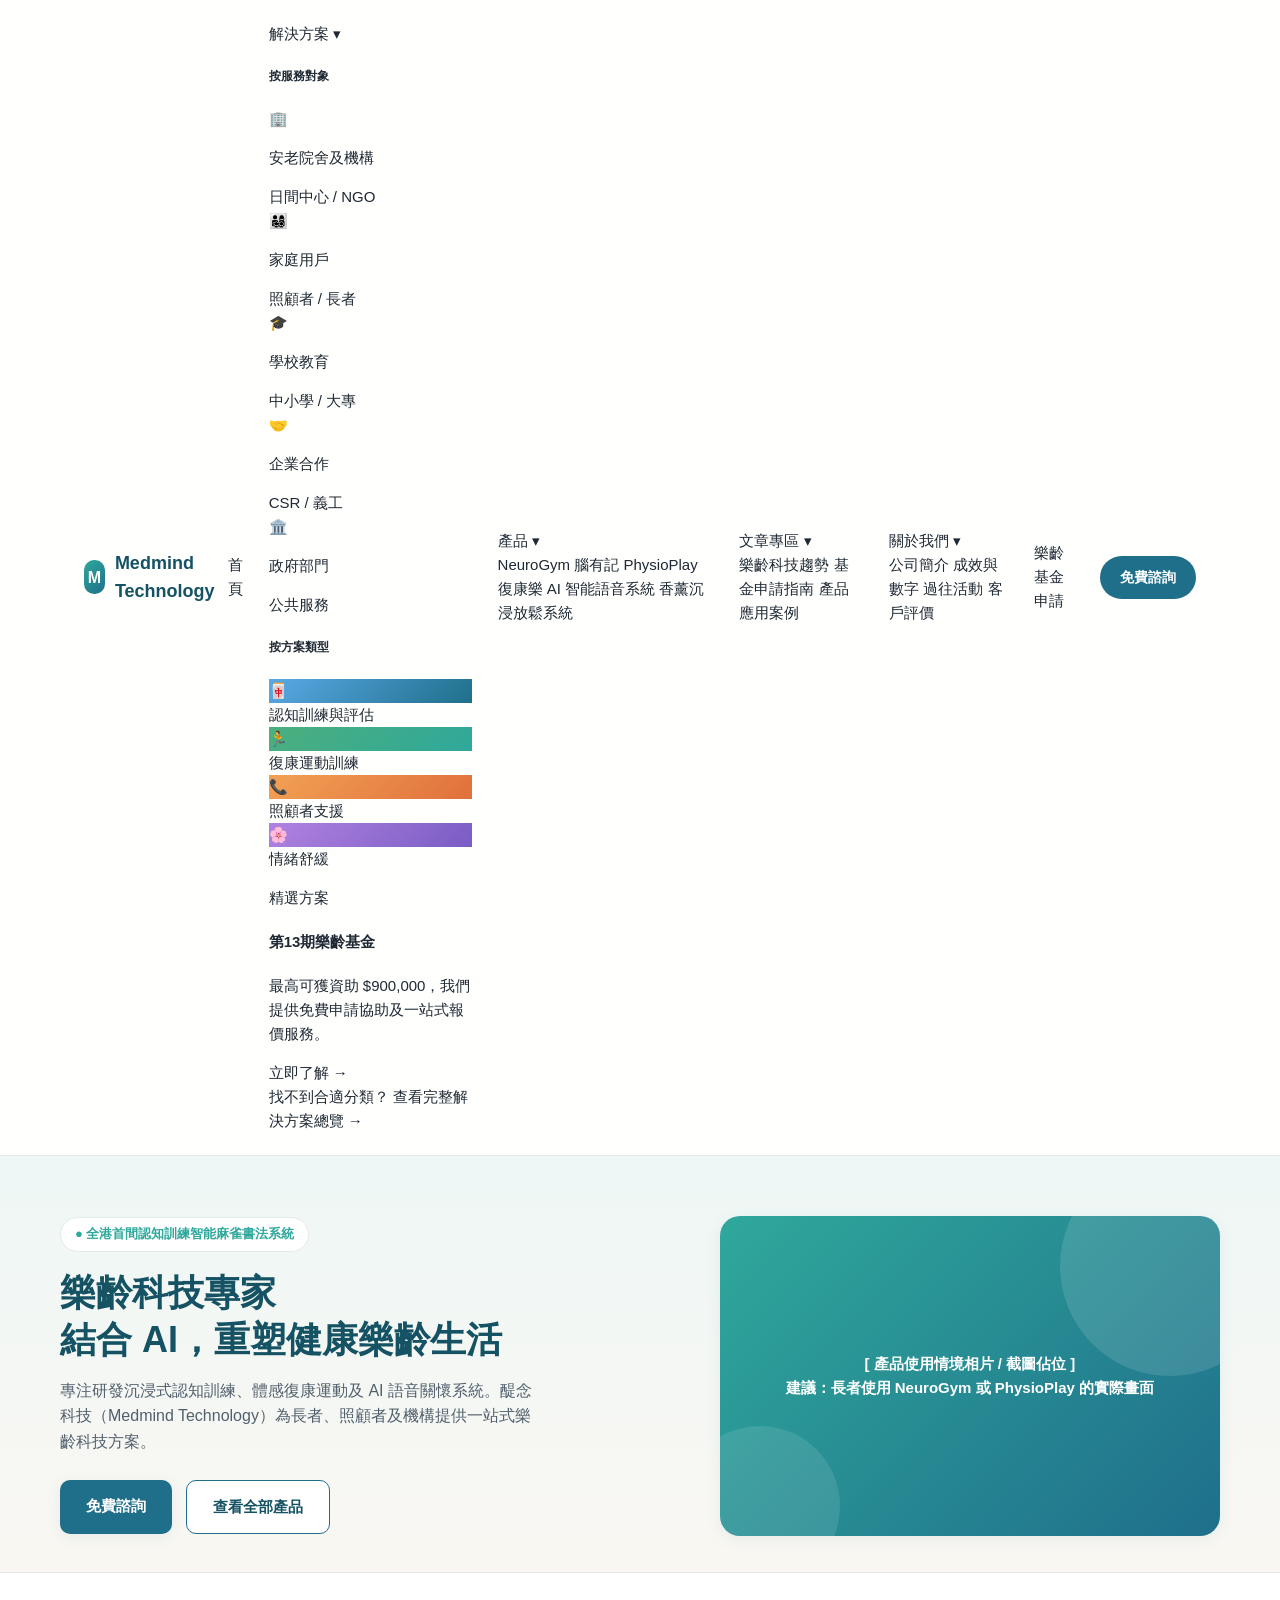
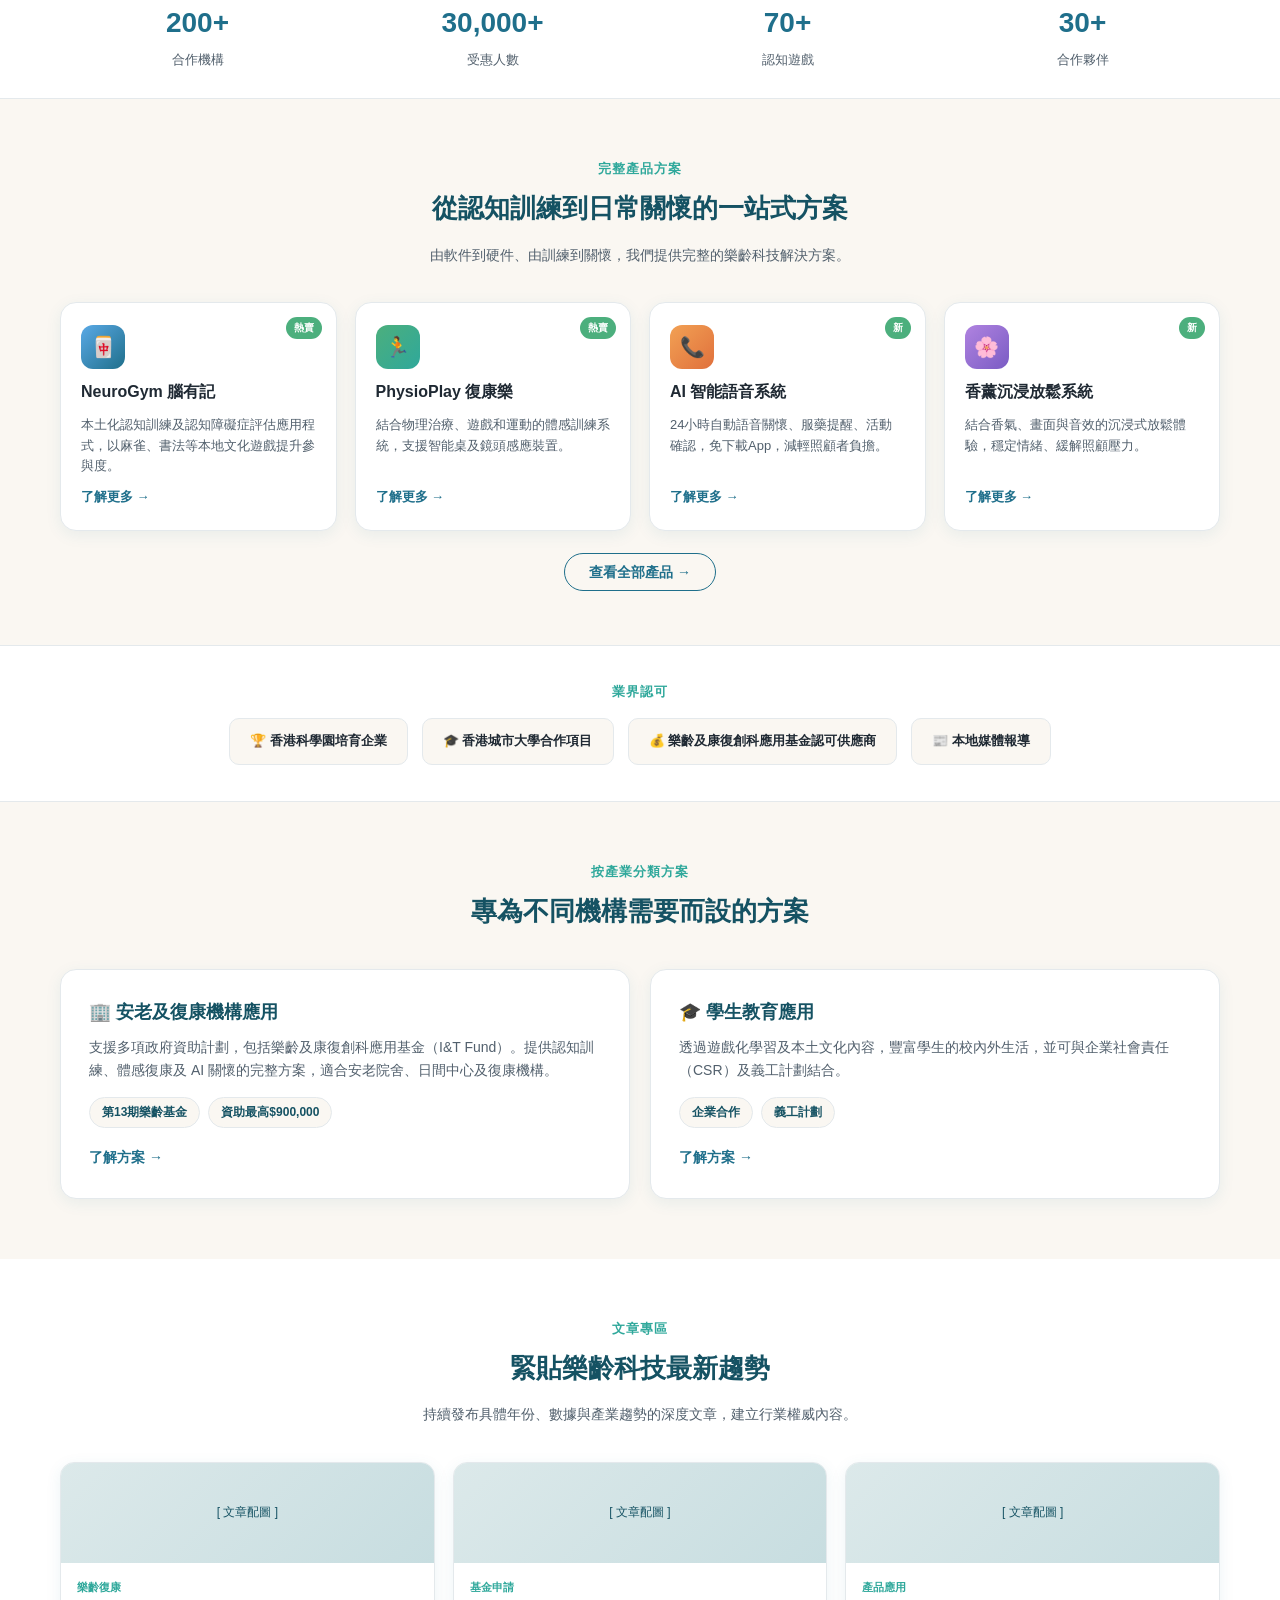
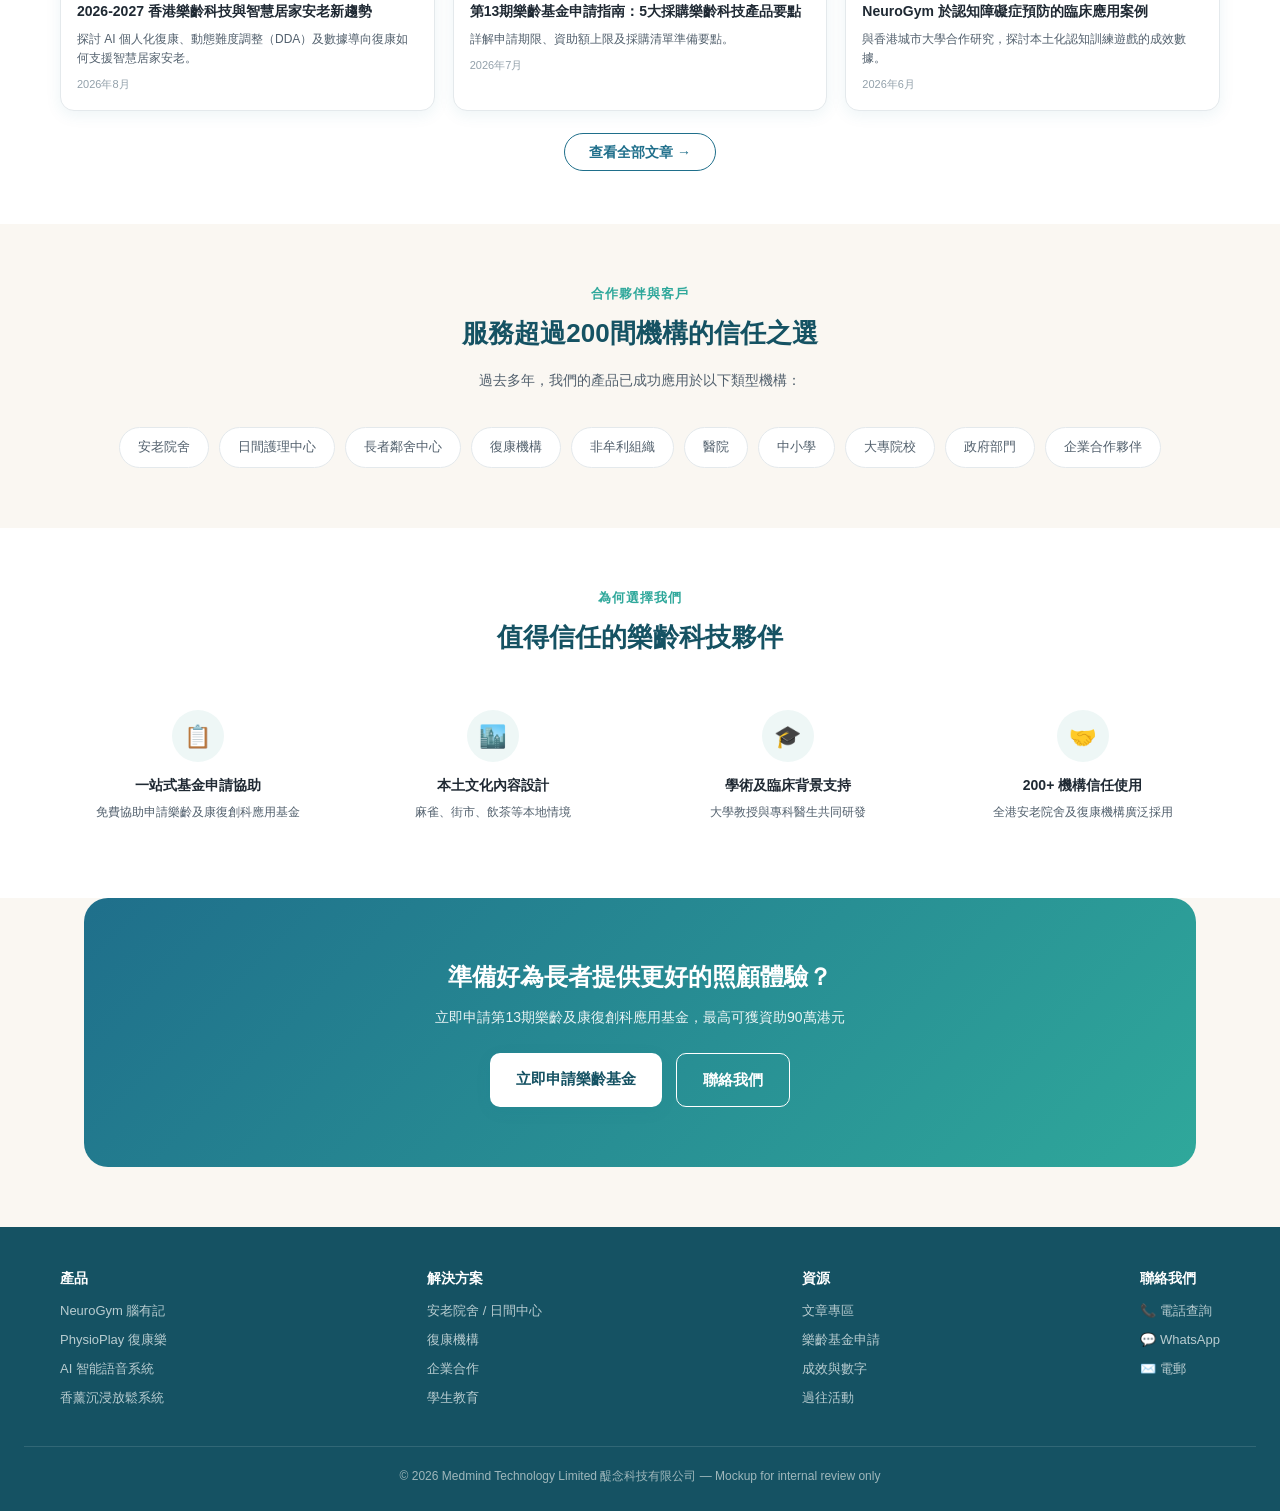
==== index.html @ 5ea19459 "inital commit" ====
<!DOCTYPE html>
<html lang="zh-Hant">
<head>
<meta charset="UTF-8">
<meta name="viewport" content="width=device-width, initial-scale=1.0">
<title>Medmind Technology — website Mockup </title>
<style>
  :root{
    --brand-blue:#1f6f8b;--brand-blue-dark:#155263;--brand-teal:#2fa89b;--brand-green:#4caf7d;
    --bg-cream:#faf7f2;--text-dark:#1f2933;--text-mid:#52606d;--card-bg:#ffffff;
    --border-soft:#e4e9ec;--shadow:0 4px 16px rgba(31,111,139,0.08);
  }
  *{box-sizing:border-box;}
  body{margin:0;font-family:"Noto Sans TC","PingFang TC","Microsoft JhengHei",sans-serif;color:var(--text-dark);background:var(--bg-cream);line-height:1.6;}
  a{text-decoration:none;color:inherit;}
  .container{max-width:1160px;margin:0 auto;padding:0 24px;}
  .mock-banner{background:#fff3cd;color:#7a5b00;text-align:center;font-size:13px;padding:8px 16px;border-bottom:1px solid #f0d98c;}

  header{position:sticky;top:0;z-index:50;background:rgba(255,255,255,0.92);backdrop-filter:blur(6px);border-bottom:1px solid var(--border-soft);}
  .navbar{display:flex;align-items:center;justify-content:space-between;padding:14px 24px;max-width:1160px;margin:0 auto;}
  .logo{display:flex;align-items:center;gap:10px;font-weight:700;font-size:18px;color:var(--brand-blue-dark);}
  .logo-mark{width:34px;height:34px;border-radius:10px;background:linear-gradient(135deg,var(--brand-teal),var(--brand-blue));display:flex;align-items:center;justify-content:center;color:#fff;font-size:16px;font-weight:800;}
  nav.main-nav{display:flex;align-items:center;gap:26px;}
  .nav-item{position:relative;font-size:15px;font-weight:500;color:var(--text-dark);cursor:pointer;padding:8px 0;}
  .nav-item:hover{color:var(--brand-blue);}
  .dropdown{position:absolute;top:100%;left:50%;transform:translateX(-50%);background:#fff;border:1px solid var(--border-soft);border-radius:12px;box-shadow:var(--shadow);padding:10px;min-width:230px;display:none;flex-direction:column;gap:2px;margin-top:10px;}
  .nav-item:hover .dropdown{display:flex;}
  .dropdown a{padding:10px 12px;border-radius:8px;font-size:14px;color:var(--text-mid);white-space:nowrap;}
  .dropdown a:hover{background:var(--bg-cream);color:var(--brand-blue-dark);}
  .nav-cta{background:var(--brand-blue);color:#fff;padding:10px 20px;border-radius:999px;font-size:14px;font-weight:600;white-space:nowrap;}
  .mobile-toggle{display:none;font-size:22px;background:none;border:none;cursor:pointer;color:var(--brand-blue-dark);}

  /* HERO */
  .hero{padding:60px 24px 36px;background:linear-gradient(180deg,#eef7f6 0%, var(--bg-cream) 100%);}
  .hero-inner{max-width:1160px;margin:0 auto;display:grid;grid-template-columns:1.1fr 0.9fr;gap:48px;align-items:center;}
  .badge{display:inline-flex;align-items:center;gap:6px;background:#fff;border:1px solid var(--border-soft);padding:6px 14px;border-radius:999px;font-size:13px;color:var(--brand-teal);font-weight:600;margin-bottom:18px;}
  .hero h1{font-size:36px;line-height:1.3;margin:0 0 14px;color:var(--brand-blue-dark);font-weight:800;}
  .hero p.sub{font-size:16px;color:var(--text-mid);margin:0 0 26px;max-width:480px;}
  .hero-ctas{display:flex;gap:14px;flex-wrap:wrap;}
  .btn-primary{background:var(--brand-blue);color:#fff;padding:14px 26px;border-radius:10px;font-weight:700;font-size:15px;box-shadow:var(--shadow);}
  .btn-primary:hover{background:var(--brand-blue-dark);}
  .btn-secondary{background:#fff;color:var(--brand-blue-dark);padding:14px 26px;border-radius:10px;font-weight:700;font-size:15px;border:1.5px solid var(--brand-blue);}
  .btn-secondary:hover{background:#eef7f6;}
  .hero-visual{background:linear-gradient(135deg,var(--brand-teal),var(--brand-blue));border-radius:20px;height:320px;display:flex;align-items:center;justify-content:center;color:#fff;font-size:15px;text-align:center;padding:24px;box-shadow:var(--shadow);position:relative;overflow:hidden;}
  .hero-visual::before{content:"";position:absolute;width:220px;height:220px;border-radius:50%;background:rgba(255,255,255,0.12);top:-60px;right:-60px;}
  .hero-visual::after{content:"";position:absolute;width:160px;height:160px;border-radius:50%;background:rgba(255,255,255,0.10);bottom:-50px;left:-40px;}
  .hero-visual span{position:relative;z-index:2;font-weight:600;}

  /* GEO NOTE */
  .geo-note{background:#eef7f6;border:1px dashed var(--brand-teal);border-radius:12px;padding:10px 16px;font-size:12px;color:var(--brand-blue-dark);margin-top:16px;}

  /* TRUST STATS */
  .stats{background:#fff;border-top:1px solid var(--border-soft);border-bottom:1px solid var(--border-soft);padding:28px 24px;}
  .stats-inner{max-width:1160px;margin:0 auto;display:grid;grid-template-columns:repeat(4,1fr);gap:20px;text-align:center;}
  .stat-num{font-size:28px;font-weight:800;color:var(--brand-blue);}
  .stat-label{font-size:13px;color:var(--text-mid);margin-top:4px;}

  .section{padding:60px 24px;}
  .section-inner{max-width:1160px;margin:0 auto;}
  .section-head{text-align:center;max-width:680px;margin:0 auto 36px;}
  .section-head .eyebrow{color:var(--brand-teal);font-weight:700;font-size:13px;letter-spacing:1px;text-transform:uppercase;}
  .section-head h2{font-size:26px;margin:8px 0 12px;color:var(--brand-blue-dark);}
  .section-head p{color:var(--text-mid);font-size:14px;}

  /* ALL PRODUCTS — Motive Force 式全列出 */
  .product-grid-full{display:grid;grid-template-columns:repeat(4,1fr);gap:18px;}
  .product-card{background:var(--card-bg);border:1px solid var(--border-soft);border-radius:16px;padding:22px 20px;box-shadow:var(--shadow);display:flex;flex-direction:column;gap:10px;transition:transform .15s ease;position:relative;}
  .product-card:hover{transform:translateY(-4px);}
  .new-tag{position:absolute;top:14px;right:14px;background:var(--brand-green);color:#fff;font-size:10px;font-weight:700;padding:3px 8px;border-radius:999px;}
  .product-icon{width:44px;height:44px;border-radius:12px;display:flex;align-items:center;justify-content:center;font-size:20px;color:#fff;}
  .icon-ng{background:linear-gradient(135deg,#5aa9e6,#1f6f8b);}
  .icon-pp{background:linear-gradient(135deg,#4caf7d,#2fa89b);}
  .icon-ai{background:linear-gradient(135deg,#f2a154,#e0703c);}
  .icon-ar{background:linear-gradient(135deg,#b083e0,#7a5cc4);}
  .product-card h3{margin:0;font-size:16px;color:var(--text-dark);}
  .product-card p{margin:0;font-size:13px;color:var(--text-mid);flex-grow:1;}
  .product-card .link{font-size:13px;font-weight:700;color:var(--brand-blue);}
  .product-card .link:hover{color:var(--brand-blue-dark);}
  .view-all{text-align:center;margin-top:28px;}
  .view-all a{font-size:14px;font-weight:700;color:var(--brand-blue);border:1.5px solid var(--brand-blue);padding:10px 24px;border-radius:999px;}
  .view-all a:hover{background:var(--brand-blue);color:#fff;}

  /* INDUSTRY RECOGNITION — 新增，仿 Motive Force */
  .recognition-strip{background:#fff;padding:36px 24px;border-top:1px solid var(--border-soft);border-bottom:1px solid var(--border-soft);}
  .recognition-inner{max-width:1160px;margin:0 auto;text-align:center;}
  .recognition-inner .eyebrow{color:var(--brand-teal);font-weight:700;font-size:13px;letter-spacing:1px;text-transform:uppercase;margin-bottom:16px;display:block;}
  .badge-row{display:flex;justify-content:center;gap:14px;flex-wrap:wrap;}
  .badge-chip{background:var(--bg-cream);border:1px solid var(--border-soft);border-radius:10px;padding:12px 20px;font-size:13px;color:var(--text-dark);font-weight:600;display:flex;align-items:center;gap:8px;}

  /* SOLUTIONS BY INDUSTRY — 仿 Targeted Application Solutions */
  .industry-grid{display:grid;grid-template-columns:repeat(2,1fr);gap:20px;}
  .industry-card{background:#fff;border:1px solid var(--border-soft);border-radius:16px;padding:28px;box-shadow:var(--shadow);}
  .industry-card h3{margin:0 0 10px;font-size:18px;color:var(--brand-blue-dark);}
  .industry-card p{margin:0 0 16px;font-size:14px;color:var(--text-mid);}
  .fund-tags{display:flex;gap:8px;flex-wrap:wrap;margin-bottom:16px;}
  .fund-tag{background:var(--bg-cream);border:1px solid var(--border-soft);font-size:12px;color:var(--brand-blue-dark);padding:5px 12px;border-radius:999px;font-weight:600;}

  /* ARTICLES — GEO 關鍵區塊 */
  .article-grid{display:grid;grid-template-columns:repeat(3,1fr);gap:18px;}
  .article-card{background:#fff;border:1px solid var(--border-soft);border-radius:14px;overflow:hidden;box-shadow:var(--shadow);}
  .article-thumb{height:100px;background:linear-gradient(135deg,#dce9ea,#c7dde0);display:flex;align-items:center;justify-content:center;font-size:12px;color:var(--brand-blue-dark);}
  .article-body{padding:16px;}
  .article-tag{font-size:11px;color:var(--brand-teal);font-weight:700;margin-bottom:6px;text-transform:uppercase;}
  .article-card h4{margin:0 0 8px;font-size:14px;color:var(--text-dark);line-height:1.4;}
  .article-card p{margin:0;font-size:12px;color:var(--text-mid);}
  .article-date{font-size:11px;color:#93a1ab;margin-top:8px;}

  /* PARTNERS & CLIENTS — 條列客戶類型 */
  .client-types{display:flex;flex-wrap:wrap;justify-content:center;gap:10px;}
  .client-chip{background:#fff;border:1px solid var(--border-soft);border-radius:999px;padding:9px 18px;font-size:13px;color:var(--text-mid);}

  /* WHY US */
  .why-grid{display:grid;grid-template-columns:repeat(4,1fr);gap:20px;}
  .why-item{text-align:center;padding:16px 12px;}
  .why-icon{width:52px;height:52px;border-radius:50%;background:#eef7f6;color:var(--brand-blue);display:flex;align-items:center;justify-content:center;margin:0 auto 12px;font-size:22px;}
  .why-item h4{margin:0 0 6px;font-size:14px;color:var(--text-dark);}
  .why-item p{margin:0;font-size:12px;color:var(--text-mid);}

  .final-cta{background:linear-gradient(135deg,var(--brand-blue),var(--brand-teal));color:#fff;text-align:center;padding:60px 24px;border-radius:24px;max-width:1112px;margin:0 auto 60px;}
  .final-cta h2{font-size:24px;margin:0 0 10px;}
  .final-cta p{font-size:14px;margin:0 0 24px;opacity:.9;}
  .final-cta .btn-primary{background:#fff;color:var(--brand-blue-dark);}

  footer{background:var(--brand-blue-dark);color:#dce8ea;padding:40px 24px 24px;font-size:13px;}
  .footer-inner{max-width:1160px;margin:0 auto;display:flex;justify-content:space-between;flex-wrap:wrap;gap:24px;}
  .footer-col h5{color:#fff;font-size:14px;margin:0 0 12px;}
  .footer-col a{display:block;color:#b8ccd0;margin-bottom:8px;font-size:13px;}
  .footer-col a:hover{color:#fff;}
  .footer-bottom{text-align:center;margin-top:30px;padding-top:20px;border-top:1px solid rgba(255,255,255,0.12);color:#9fb7bb;font-size:12px;}

  @media (max-width: 900px){
    .hero-inner{grid-template-columns:1fr;}
    .stats-inner{grid-template-columns:repeat(2,1fr);}
    .product-grid-full{grid-template-columns:repeat(2,1fr);}
    .industry-grid{grid-template-columns:1fr;}
    .article-grid{grid-template-columns:1fr;}
    .why-grid{grid-template-columns:repeat(2,1fr);}
    nav.main-nav{display:none;}
    .mobile-toggle{display:block;}
  }
  

</style>
</head>
<body>



  <div id="navbar"></div>
  <script>
    fetch('navbar.html')
      .then(response => response.text())
      .then(data => {
        document.getElementById('navbar').innerHTML = data;
      });
  </script>

<section class="hero">
  <div class="hero-inner">
    <div>
      <span class="badge">● 全港首間認知訓練智能麻雀書法系統</span>
      <h1>樂齡科技專家<br>結合 AI，重塑健康樂齡生活</h1>
      <p class="sub">專注研發沉浸式認知訓練、體感復康運動及 AI 語音關懷系統。醍念科技（Medmind Technology）為長者、照顧者及機構提供一站式樂齡科技方案。</p>
      <div class="hero-ctas">
        <a href="#" class="btn-primary">免費諮詢</a>
        <a href="#" class="btn-secondary">查看全部產品</a>
      </div>
    </div>
    <div class="hero-visual"><span>[ 產品使用情境相片 / 截圖佔位 ]<br>建議：長者使用 NeuroGym 或 PhysioPlay 的實際畫面</span></div>
  </div>
</section>

<section class="stats">
  <div class="stats-inner">
    <div><div class="stat-num">200+</div><div class="stat-label">合作機構</div></div>
    <div><div class="stat-num">30,000+</div><div class="stat-label">受惠人數</div></div>
    <div><div class="stat-num">70+</div><div class="stat-label">認知遊戲</div></div>
    <div><div class="stat-num">30+</div><div class="stat-label">合作夥伴</div></div>
  </div>
</section>

<!-- ALL PRODUCTS — 仿 Motive Force 全列出邏輯 -->
<section class="section">
  <div class="section-inner">
    <div class="section-head">
      <div class="eyebrow">完整產品方案</div>
      <h2>從認知訓練到日常關懷的一站式方案</h2>
      <p>由軟件到硬件、由訓練到關懷，我們提供完整的樂齡科技解決方案。</p>
    </div>
    <div class="product-grid-full">
      <div class="product-card">
        <span class="new-tag">熱賣</span>
        <div class="product-icon icon-ng">🀄</div>
        <h3>NeuroGym 腦有記</h3>
        <p>本土化認知訓練及認知障礙症評估應用程式，以麻雀、書法等本地文化遊戲提升參與度。</p>
        <a href="#" class="link">了解更多 →</a>
      </div>
      <div class="product-card">
        <span class="new-tag">熱賣</span>
        <div class="product-icon icon-pp">🏃</div>
        <h3>PhysioPlay 復康樂</h3>
        <p>結合物理治療、遊戲和運動的體感訓練系統，支援智能桌及鏡頭感應裝置。</p>
        <a href="#" class="link">了解更多 →</a>
      </div>
      <div class="product-card">
        <span class="new-tag">新</span>
        <div class="product-icon icon-ai">📞</div>
        <h3>AI 智能語音系統</h3>
        <p>24小時自動語音關懷、服藥提醒、活動確認，免下載App，減輕照顧者負擔。</p>
        <a href="#" class="link">了解更多 →</a>
      </div>
      <div class="product-card">
        <span class="new-tag">新</span>
        <div class="product-icon icon-ar">🌸</div>
        <h3>香薰沉浸放鬆系統</h3>
        <p>結合香氣、畫面與音效的沉浸式放鬆體驗，穩定情緒、緩解照顧壓力。</p>
        <a href="#" class="link">了解更多 →</a>
      </div>
    </div>
    <div class="view-all"><a href="#">查看全部產品 →</a></div>
  </div>
</section>

<!-- INDUSTRY RECOGNITION — 新增，仿 Motive Force -->
<section class="recognition-strip">
  <div class="recognition-inner">
    <span class="eyebrow">業界認可</span>
    <div class="badge-row">
      <div class="badge-chip">🏆 香港科學園培育企業</div>
      <div class="badge-chip">🎓 香港城市大學合作項目</div>
      <div class="badge-chip">💰 樂齡及康復創科應用基金認可供應商</div>
      <div class="badge-chip">📰 本地媒體報導</div>
    </div>
  </div>
</section>

<!-- SOLUTIONS BY INDUSTRY — 仿 Targeted Application Solutions -->
<section class="section">
  <div class="section-inner">
    <div class="section-head">
      <div class="eyebrow">按產業分類方案</div>
      <h2>專為不同機構需要而設的方案</h2>
    </div>
    <div class="industry-grid">
      <div class="industry-card">
        <h3>🏢 安老及復康機構應用</h3>
        <p>支援多項政府資助計劃，包括樂齡及康復創科應用基金（I&T Fund）。提供認知訓練、體感復康及 AI 關懷的完整方案，適合安老院舍、日間中心及復康機構。</p>
        <div class="fund-tags">
          <span class="fund-tag">第13期樂齡基金</span>
          <span class="fund-tag">資助最高$900,000</span>
        </div>
        <a href="#" class="link" style="color:var(--brand-blue);font-weight:700;font-size:14px;">了解方案 →</a>
      </div>
      <div class="industry-card">
        <h3>🎓 學生教育應用</h3>
        <p>透過遊戲化學習及本土文化內容，豐富學生的校內外生活，並可與企業社會責任（CSR）及義工計劃結合。</p>
        <div class="fund-tags">
          <span class="fund-tag">企業合作</span>
          <span class="fund-tag">義工計劃</span>
        </div>
        <a href="#" class="link" style="color:var(--brand-blue);font-weight:700;font-size:14px;">了解方案 →</a>
      </div>
    </div>
  </div>
</section>

<!-- ARTICLES — GEO 關鍵區塊，仿 Motive Force -->
<section class="section" style="background:#fff;">
  <div class="section-inner">
    <div class="section-head">
      <div class="eyebrow">文章專區</div>
      <h2>緊貼樂齡科技最新趨勢</h2>
      <p>持續發布具體年份、數據與產業趨勢的深度文章，建立行業權威內容。</p>
    </div>
    <div class="article-grid">
      <div class="article-card">
        <div class="article-thumb">[ 文章配圖 ]</div>
        <div class="article-body">
          <div class="article-tag">樂齡復康</div>
          <h4>2026-2027 香港樂齡科技與智慧居家安老新趨勢</h4>
          <p>探討 AI 個人化復康、動態難度調整（DDA）及數據導向復康如何支援智慧居家安老。</p>
          <div class="article-date">2026年8月</div>
        </div>
      </div>
      <div class="article-card">
        <div class="article-thumb">[ 文章配圖 ]</div>
        <div class="article-body">
          <div class="article-tag">基金申請</div>
          <h4>第13期樂齡基金申請指南：5大採購樂齡科技產品要點</h4>
          <p>詳解申請期限、資助額上限及採購清單準備要點。</p>
          <div class="article-date">2026年7月</div>
        </div>
      </div>
      <div class="article-card">
        <div class="article-thumb">[ 文章配圖 ]</div>
        <div class="article-body">
          <div class="article-tag">產品應用</div>
          <h4>NeuroGym 於認知障礙症預防的臨床應用案例</h4>
          <p>與香港城市大學合作研究，探討本土化認知訓練遊戲的成效數據。</p>
          <div class="article-date">2026年6月</div>
        </div>
      </div>
    </div>
    <div class="view-all"><a href="#">查看全部文章 →</a></div>
  </div>
</section>

<!-- PARTNERS & CLIENTS — 條列客戶類型，仿 Motive Force -->
<section class="section">
  <div class="section-inner">
    <div class="section-head">
      <div class="eyebrow">合作夥伴與客戶</div>
      <h2>服務超過200間機構的信任之選</h2>
      <p>過去多年，我們的產品已成功應用於以下類型機構：</p>
    </div>
    <div class="client-types">
      <div class="client-chip">安老院舍</div>
      <div class="client-chip">日間護理中心</div>
      <div class="client-chip">長者鄰舍中心</div>
      <div class="client-chip">復康機構</div>
      <div class="client-chip">非牟利組織</div>
      <div class="client-chip">醫院</div>
      <div class="client-chip">中小學</div>
      <div class="client-chip">大專院校</div>
      <div class="client-chip">政府部門</div>
      <div class="client-chip">企業合作夥伴</div>
    </div>
  </div>
</section>

<!-- WHY US -->
<section class="section" style="background:#fff;">
  <div class="section-inner">
    <div class="section-head">
      <div class="eyebrow">為何選擇我們</div>
      <h2>值得信任的樂齡科技夥伴</h2>
    </div>
    <div class="why-grid">
      <div class="why-item"><div class="why-icon">📋</div><h4>一站式基金申請協助</h4><p>免費協助申請樂齡及康復創科應用基金</p></div>
      <div class="why-item"><div class="why-icon">🏙️</div><h4>本土文化內容設計</h4><p>麻雀、街市、飲茶等本地情境</p></div>
      <div class="why-item"><div class="why-icon">🎓</div><h4>學術及臨床背景支持</h4><p>大學教授與專科醫生共同研發</p></div>
      <div class="why-item"><div class="why-icon">🤝</div><h4>200+ 機構信任使用</h4><p>全港安老院舍及復康機構廣泛採用</p></div>
    </div>
  </div>
</section>

<div class="final-cta">
  <h2>準備好為長者提供更好的照顧體驗？</h2>
  <p>立即申請第13期樂齡及康復創科應用基金，最高可獲資助90萬港元</p>
  <div class="hero-ctas" style="justify-content:center;">
    <a href="#" class="btn-primary">立即申請樂齡基金</a>
    <a href="#" class="btn-secondary" style="background:transparent;color:#fff;border-color:#fff;">聯絡我們</a>
  </div>
</div>

<footer>
  <div class="footer-inner">
    <div class="footer-col">
      <h5>產品</h5>
      <a href="#">NeuroGym 腦有記</a><a href="#">PhysioPlay 復康樂</a><a href="#">AI 智能語音系統</a><a href="#">香薰沉浸放鬆系統</a>
    </div>
    <div class="footer-col">
      <h5>解決方案</h5>
      <a href="#">安老院舍 / 日間中心</a><a href="#">復康機構</a><a href="#">企業合作</a><a href="#">學生教育</a>
    </div>
    <div class="footer-col">
      <h5>資源</h5>
      <a href="#">文章專區</a><a href="#">樂齡基金申請</a><a href="#">成效與數字</a><a href="#">過往活動</a>
    </div>
    <div class="footer-col">
      <h5>聯絡我們</h5>
      <a href="#">📞 電話查詢</a><a href="#">💬 WhatsApp</a><a href="#">✉️ 電郵</a>
    </div>
  </div>
  <div class="footer-bottom">© 2026 Medmind Technology Limited 醍念科技有限公司 — Mockup for internal review only</div>
</footer>

</body>
</html>
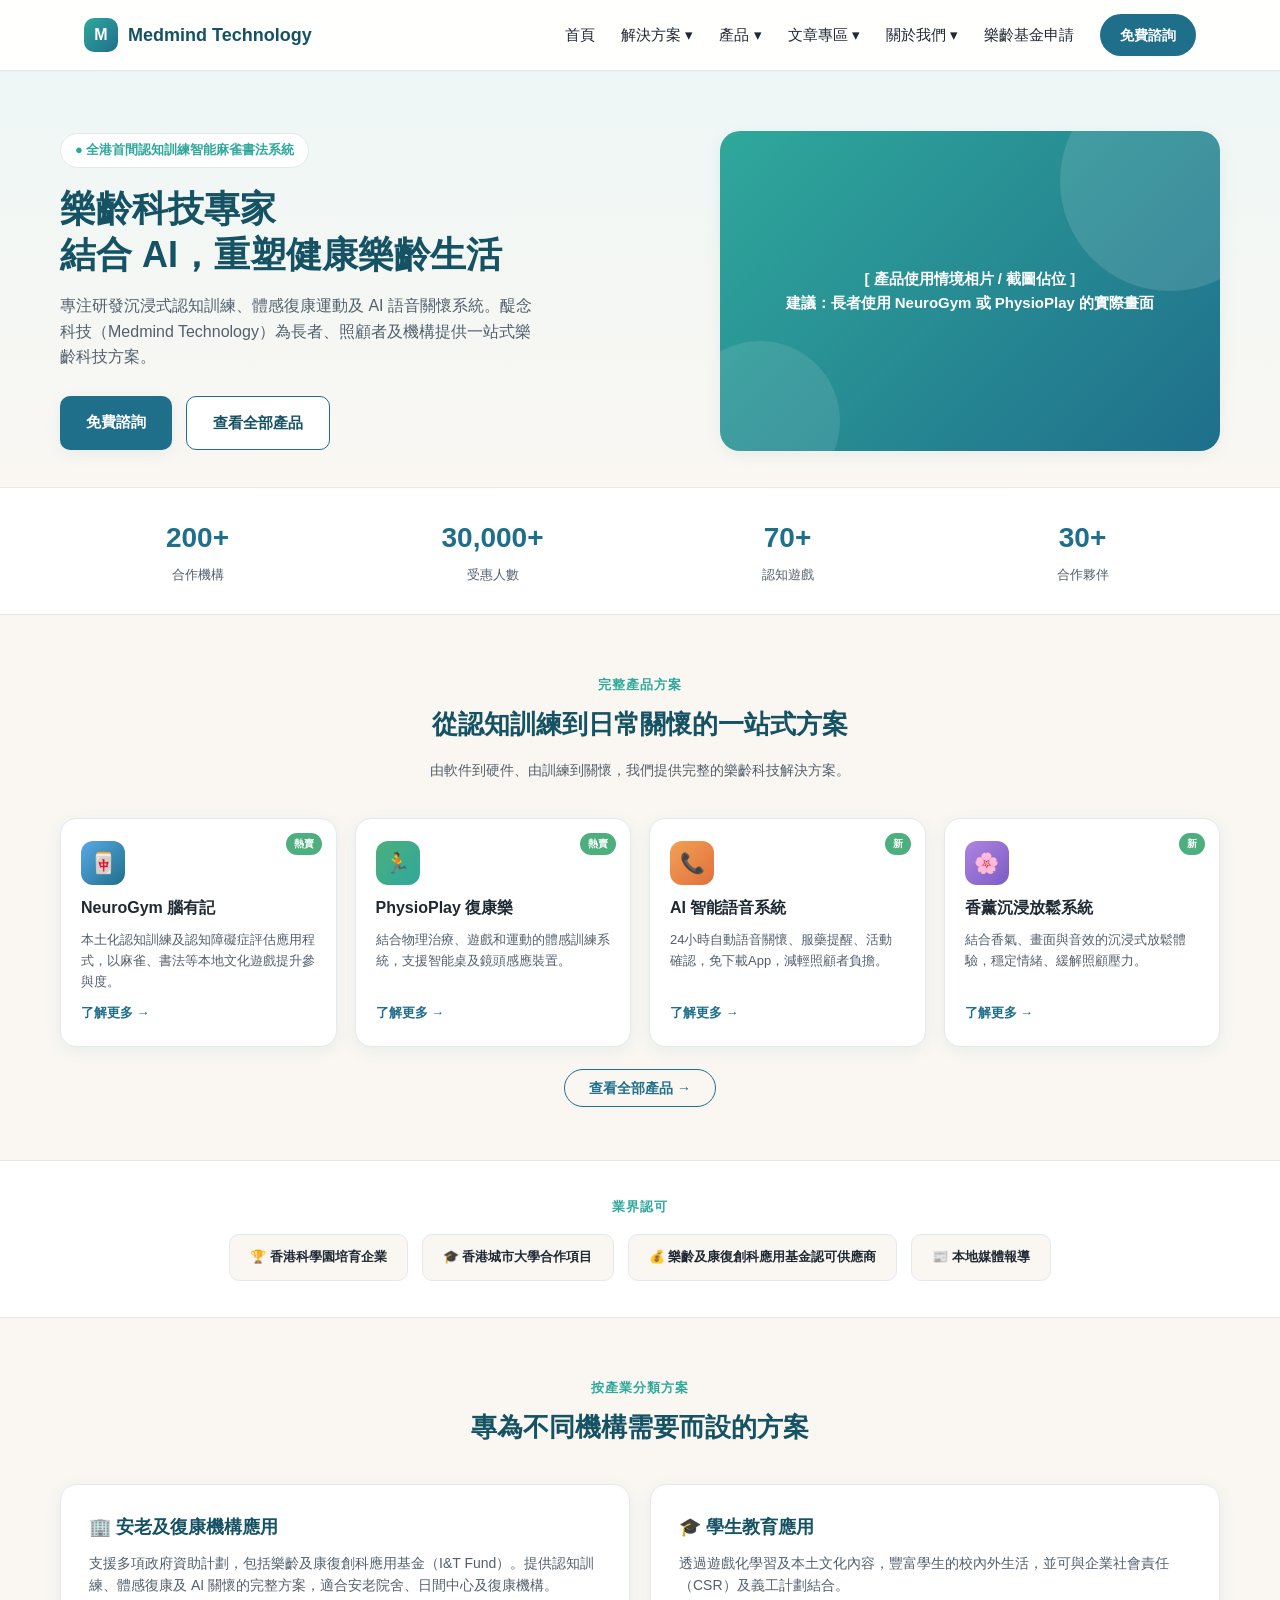
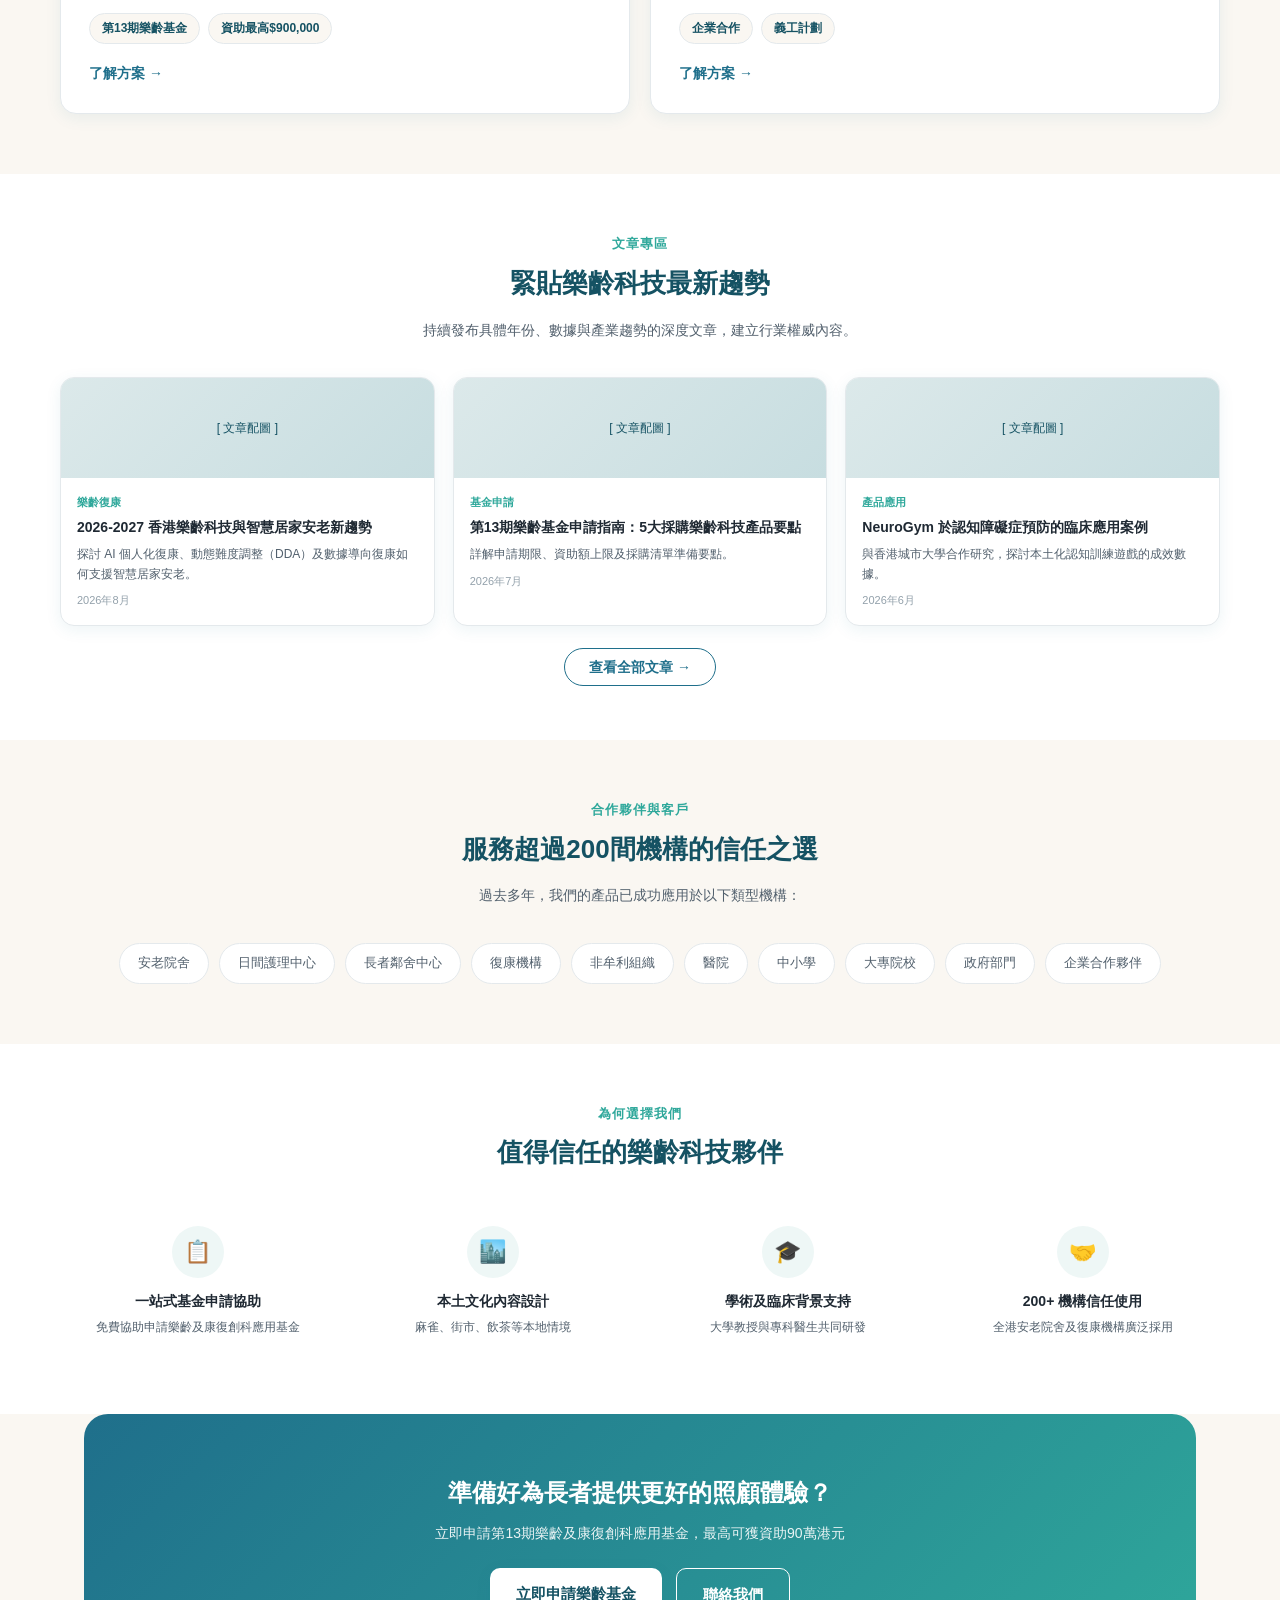
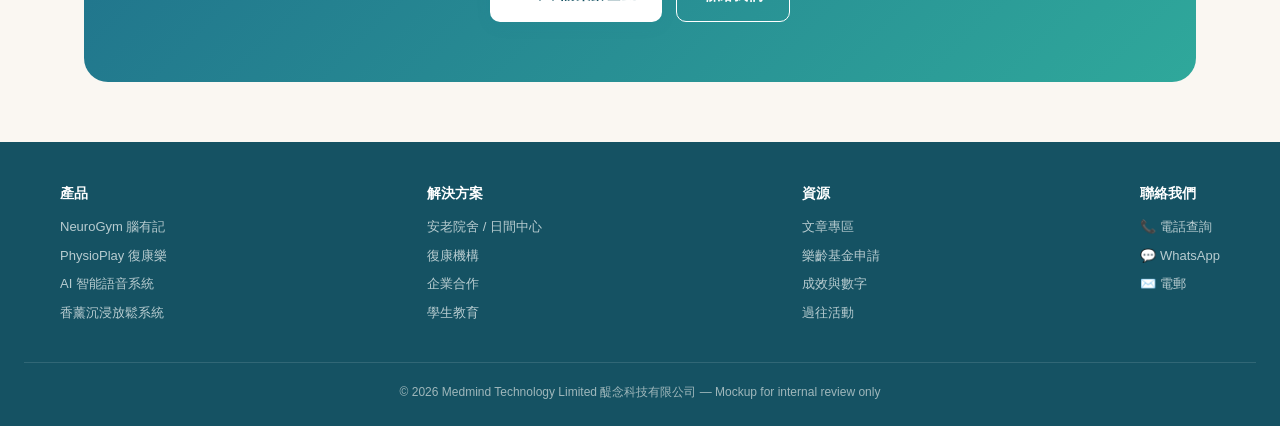
==== commit b242b005: "update the navbar and page" ====
--- a/index.html
+++ b/index.html
@@ -4,6 +4,7 @@
 <meta charset="UTF-8">
 <meta name="viewport" content="width=device-width, initial-scale=1.0">
 <title>Medmind Technology — website Mockup </title>
+<link rel="stylesheet" href="navbar.css">
 <style>
   :root{
     --brand-blue:#1f6f8b;--brand-blue-dark:#155263;--brand-teal:#2fa89b;--brand-green:#4caf7d;
--- a/navbar.css
+++ b/navbar.css
@@ -0,0 +1,63 @@
+  .mock-banner{background:#fff3cd;color:#7a5b00;text-align:center;font-size:13px;padding:8px 16px;border-bottom:1px solid #f0d98c;}
+  .demo-note{max-width:1160px;margin:20px auto 0;padding:0 24px;font-size:13px;color:var(--text-mid);}
+  .demo-note b{color:var(--brand-blue-dark);}
+
+  header{position:relative;z-index:50;background:#fff;border-bottom:1px solid var(--border-soft);}
+  .navbar{display:flex;align-items:center;justify-content:space-between;padding:14px 24px;max-width:1160px;margin:0 auto;}
+  .logo{display:flex;align-items:center;gap:10px;font-weight:700;font-size:18px;color:var(--brand-blue-dark);}
+  .logo-mark{width:34px;height:34px;border-radius:10px;background:linear-gradient(135deg,var(--brand-teal),var(--brand-blue));display:flex;align-items:center;justify-content:center;color:#fff;font-size:16px;font-weight:800;}
+  nav.main-nav{display:flex;align-items:center;gap:26px;}
+  .nav-item{position:relative;font-size:15px;font-weight:500;color:var(--text-dark);cursor:pointer;padding:16px 0;}
+  .nav-item:hover, .nav-item.open{color:var(--brand-blue);}
+  .nav-cta{background:var(--brand-blue);color:#fff;padding:10px 20px;border-radius:999px;font-size:14px;font-weight:600;white-space:nowrap;}
+
+  /* SIMPLE DROPDOWN (產品 / 文章 / 關於我們) */
+  .simple-dropdown{position:absolute;top:100%;left:50%;transform:translateX(-50%);background:#fff;border:1px solid var(--border-soft);border-radius:12px;box-shadow:var(--shadow);padding:10px;min-width:210px;display:none;flex-direction:column;gap:2px;margin-top:0;}
+  .nav-item:hover .simple-dropdown{display:flex;}
+  .simple-dropdown a{padding:10px 12px;border-radius:8px;font-size:14px;color:var(--text-mid);white-space:nowrap;}
+  .simple-dropdown a:hover{background:var(--bg-cream);color:var(--brand-blue-dark);}
+
+  /* MEGA MENU — 解決方案 */
+  .mega-wrapper{position:absolute;top:100%;left:50%;transform:translateX(-50%);width:920px;display:none;padding-top:0;}
+  .nav-item.mega-trigger:hover .mega-wrapper{display:block;}
+  .mega-menu{background:#fff;border:1px solid var(--border-soft);border-radius:16px;box-shadow:var(--shadow);padding:28px;display:grid;grid-template-columns:1.2fr 1fr 0.9fr;gap:28px;}
+
+  .mega-col h5{font-size:12px;font-weight:800;color:var(--brand-teal);text-transform:uppercase;letter-spacing:1px;margin:0 0 14px;}
+
+  /* Column 1: 按服務對象 — 卡片式 */
+  .audience-mini-grid{display:grid;grid-template-columns:1fr 1fr;gap:8px;}
+  .audience-mini-card{display:flex;align-items:center;gap:10px;padding:10px 12px;border-radius:10px;border:1px solid var(--border-soft);}
+  .audience-mini-card:hover{background:var(--bg-cream);border-color:var(--brand-teal);}
+  .audience-mini-icon{font-size:18px;width:32px;height:32px;border-radius:8px;background:#eef7f6;display:flex;align-items:center;justify-content:center;flex-shrink:0;}
+  .audience-mini-card div p{margin:0;font-size:13px;font-weight:700;color:var(--text-dark);}
+  .audience-mini-card div span{font-size:11px;color:var(--text-mid);}
+
+  /* Column 2: 按方案類型 */
+  .type-list{display:flex;flex-direction:column;gap:4px;}
+  .type-item{display:flex;align-items:center;gap:10px;padding:9px 10px;border-radius:8px;}
+  .type-item:hover{background:var(--bg-cream);}
+  .type-icon{width:26px;height:26px;border-radius:7px;display:flex;align-items:center;justify-content:center;font-size:13px;color:#fff;flex-shrink:0;}
+  .icon-ng{background:linear-gradient(135deg,#5aa9e6,#1f6f8b);}
+  .icon-pp{background:linear-gradient(135deg,#4caf7d,#2fa89b);}
+  .icon-ai{background:linear-gradient(135deg,#f2a154,#e0703c);}
+  .icon-ar{background:linear-gradient(135deg,#b083e0,#7a5cc4);}
+  .type-item span{font-size:13px;color:var(--text-dark);font-weight:600;}
+
+  /* Column 3: 精選 CTA / 快速連結 */
+  .mega-feature{background:linear-gradient(135deg,var(--brand-teal),var(--brand-blue));border-radius:14px;padding:20px;color:#fff;height:100%;display:flex;flex-direction:column;justify-content:space-between;}
+  .mega-feature p.tag{font-size:11px;font-weight:700;text-transform:uppercase;letter-spacing:1px;opacity:.85;margin:0 0 8px;}
+  .mega-feature h4{font-size:15px;margin:0 0 8px;}
+  .mega-feature p.desc{font-size:12px;opacity:.9;margin:0 0 16px;}
+  .mega-feature a.feature-cta{background:#fff;color:var(--brand-blue-dark);font-size:12px;font-weight:700;padding:8px 14px;border-radius:999px;display:inline-block;align-self:flex-start;}
+
+  .mega-footer-link{grid-column:1 / -1;border-top:1px solid var(--border-soft);margin-top:4px;padding-top:14px;display:flex;justify-content:space-between;align-items:center;}
+  .mega-footer-link span{font-size:12px;color:var(--text-mid);}
+  .mega-footer-link a{font-size:13px;font-weight:700;color:var(--brand-blue);}
+
+  /* content area just for scroll spacing */
+  .spacer{height:640px;display:flex;align-items:center;justify-content:center;color:var(--text-mid);font-size:14px;padding:40px;text-align:center;}
+
+  @media (max-width:1000px){
+    nav.main-nav{display:none;}
+    .mega-wrapper{width:100%;left:0;transform:none;}
+  }
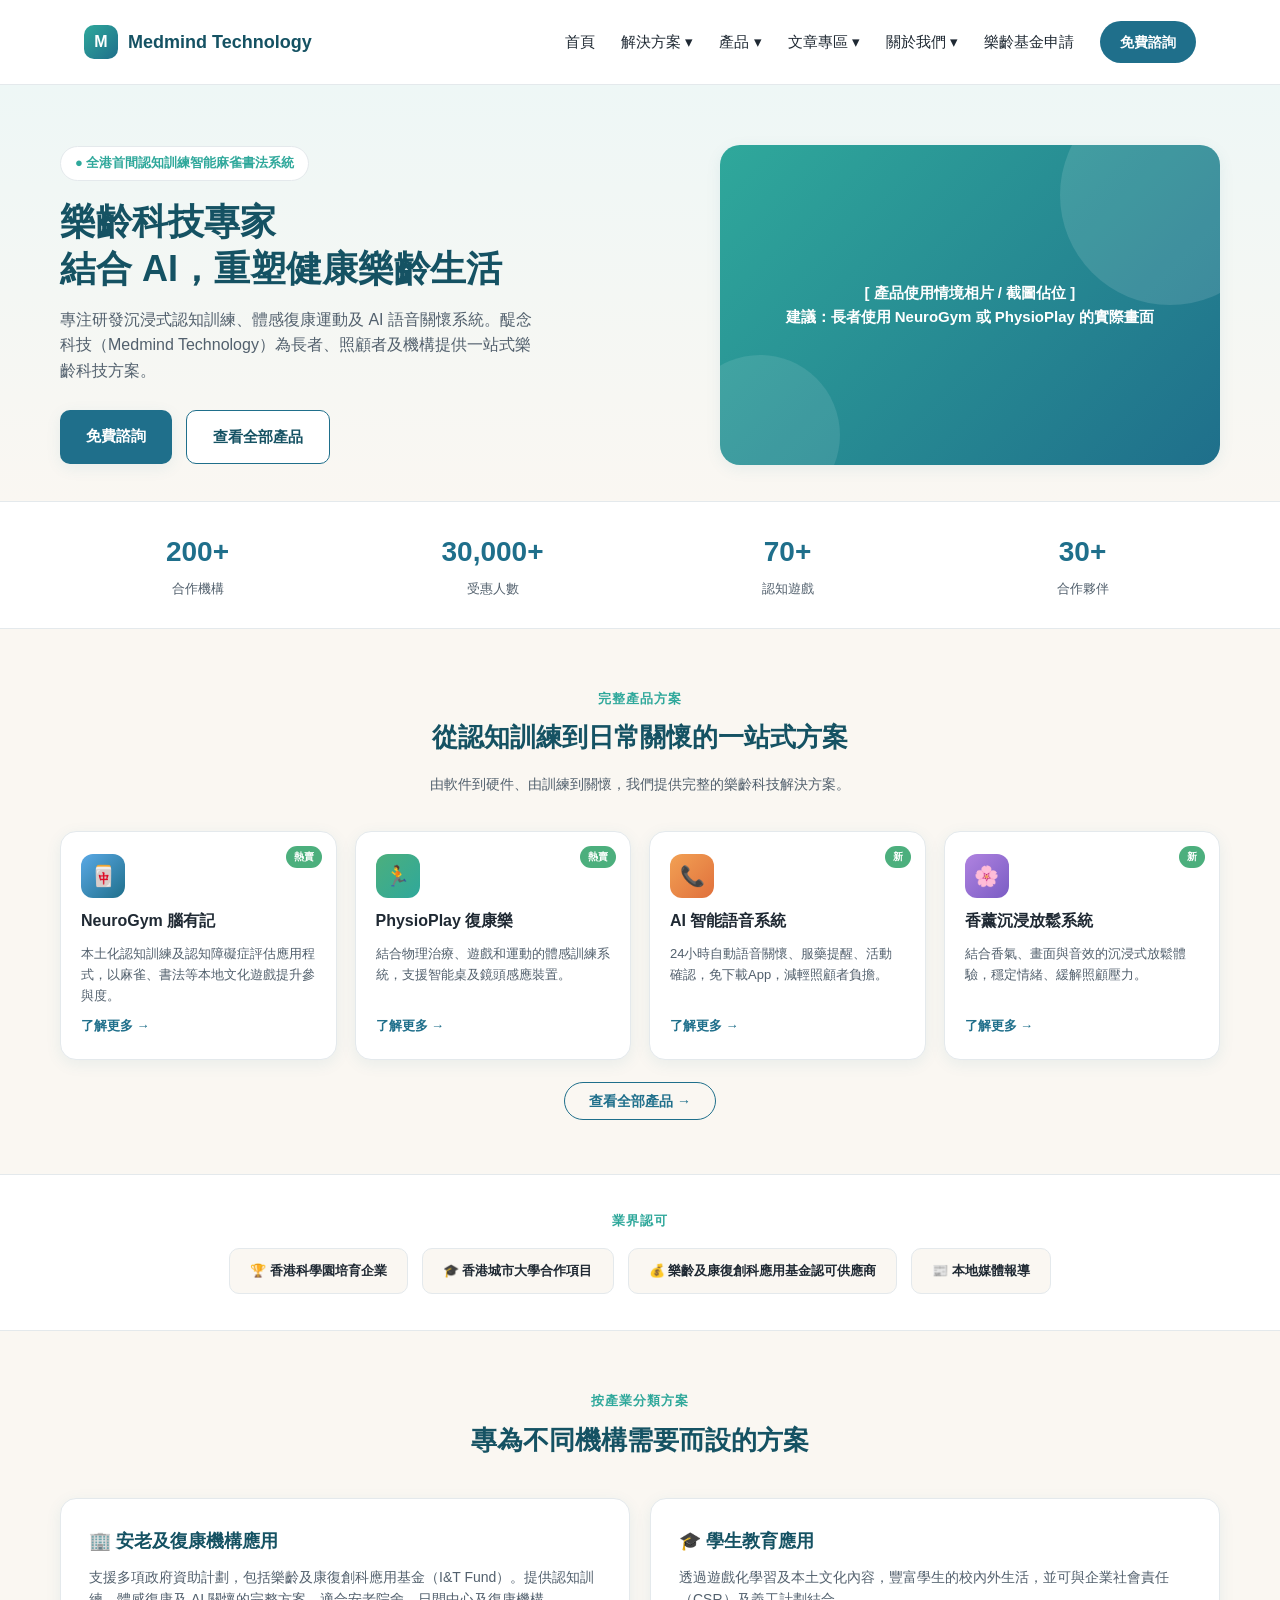
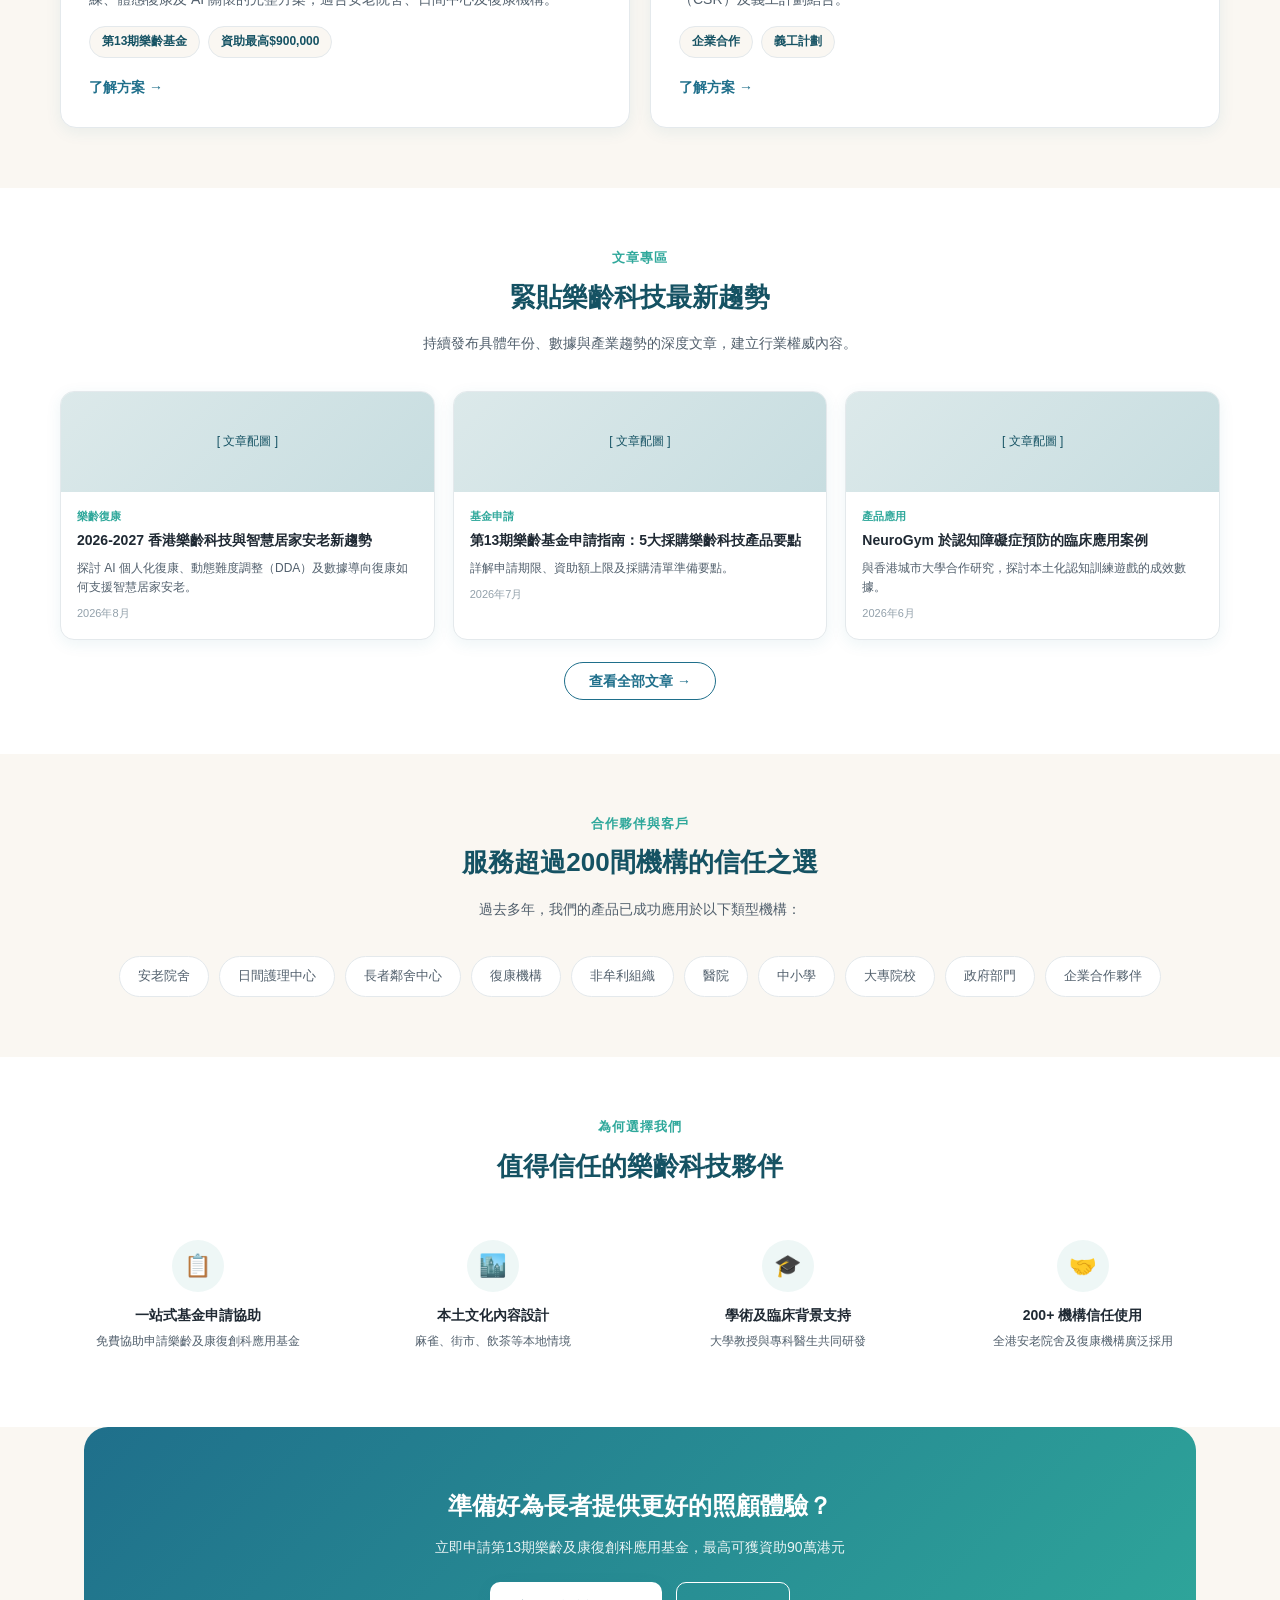
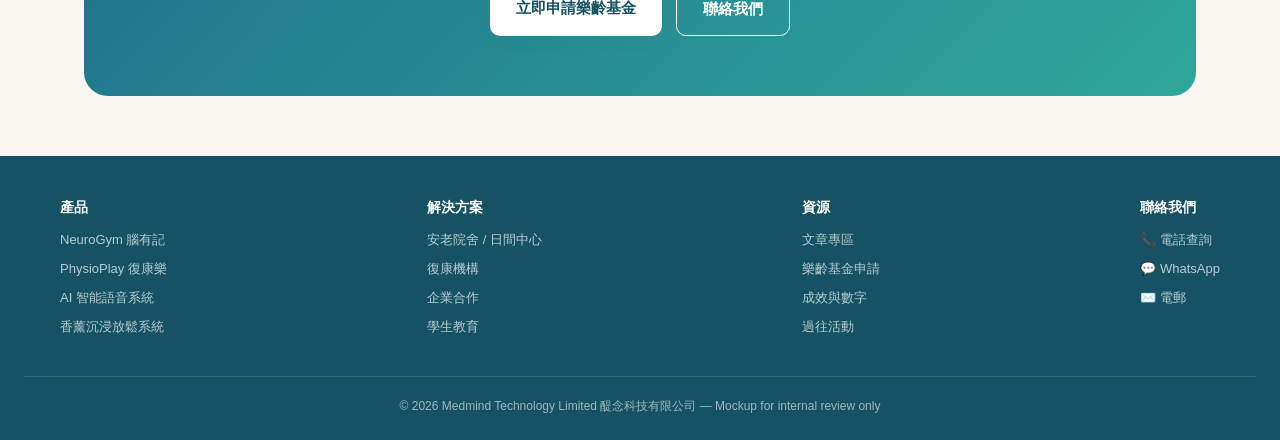
==== commit d2c3d9b0: "Restructure into modular css/js/components and fix navbar fetch bug" ====
--- a/index.html
+++ b/index.html
@@ -1,380 +1,214 @@
 <!DOCTYPE html>
 <html lang="zh-Hant">
 <head>
-<meta charset="UTF-8">
-<meta name="viewport" content="width=device-width, initial-scale=1.0">
-<title>Medmind Technology — website Mockup </title>
-<link rel="stylesheet" href="navbar.css">
-<style>
-  :root{
-    --brand-blue:#1f6f8b;--brand-blue-dark:#155263;--brand-teal:#2fa89b;--brand-green:#4caf7d;
-    --bg-cream:#faf7f2;--text-dark:#1f2933;--text-mid:#52606d;--card-bg:#ffffff;
-    --border-soft:#e4e9ec;--shadow:0 4px 16px rgba(31,111,139,0.08);
-  }
-  *{box-sizing:border-box;}
-  body{margin:0;font-family:"Noto Sans TC","PingFang TC","Microsoft JhengHei",sans-serif;color:var(--text-dark);background:var(--bg-cream);line-height:1.6;}
-  a{text-decoration:none;color:inherit;}
-  .container{max-width:1160px;margin:0 auto;padding:0 24px;}
-  .mock-banner{background:#fff3cd;color:#7a5b00;text-align:center;font-size:13px;padding:8px 16px;border-bottom:1px solid #f0d98c;}
-
-  header{position:sticky;top:0;z-index:50;background:rgba(255,255,255,0.92);backdrop-filter:blur(6px);border-bottom:1px solid var(--border-soft);}
-  .navbar{display:flex;align-items:center;justify-content:space-between;padding:14px 24px;max-width:1160px;margin:0 auto;}
-  .logo{display:flex;align-items:center;gap:10px;font-weight:700;font-size:18px;color:var(--brand-blue-dark);}
-  .logo-mark{width:34px;height:34px;border-radius:10px;background:linear-gradient(135deg,var(--brand-teal),var(--brand-blue));display:flex;align-items:center;justify-content:center;color:#fff;font-size:16px;font-weight:800;}
-  nav.main-nav{display:flex;align-items:center;gap:26px;}
-  .nav-item{position:relative;font-size:15px;font-weight:500;color:var(--text-dark);cursor:pointer;padding:8px 0;}
-  .nav-item:hover{color:var(--brand-blue);}
-  .dropdown{position:absolute;top:100%;left:50%;transform:translateX(-50%);background:#fff;border:1px solid var(--border-soft);border-radius:12px;box-shadow:var(--shadow);padding:10px;min-width:230px;display:none;flex-direction:column;gap:2px;margin-top:10px;}
-  .nav-item:hover .dropdown{display:flex;}
-  .dropdown a{padding:10px 12px;border-radius:8px;font-size:14px;color:var(--text-mid);white-space:nowrap;}
-  .dropdown a:hover{background:var(--bg-cream);color:var(--brand-blue-dark);}
-  .nav-cta{background:var(--brand-blue);color:#fff;padding:10px 20px;border-radius:999px;font-size:14px;font-weight:600;white-space:nowrap;}
-  .mobile-toggle{display:none;font-size:22px;background:none;border:none;cursor:pointer;color:var(--brand-blue-dark);}
-
-  /* HERO */
-  .hero{padding:60px 24px 36px;background:linear-gradient(180deg,#eef7f6 0%, var(--bg-cream) 100%);}
-  .hero-inner{max-width:1160px;margin:0 auto;display:grid;grid-template-columns:1.1fr 0.9fr;gap:48px;align-items:center;}
-  .badge{display:inline-flex;align-items:center;gap:6px;background:#fff;border:1px solid var(--border-soft);padding:6px 14px;border-radius:999px;font-size:13px;color:var(--brand-teal);font-weight:600;margin-bottom:18px;}
-  .hero h1{font-size:36px;line-height:1.3;margin:0 0 14px;color:var(--brand-blue-dark);font-weight:800;}
-  .hero p.sub{font-size:16px;color:var(--text-mid);margin:0 0 26px;max-width:480px;}
-  .hero-ctas{display:flex;gap:14px;flex-wrap:wrap;}
-  .btn-primary{background:var(--brand-blue);color:#fff;padding:14px 26px;border-radius:10px;font-weight:700;font-size:15px;box-shadow:var(--shadow);}
-  .btn-primary:hover{background:var(--brand-blue-dark);}
-  .btn-secondary{background:#fff;color:var(--brand-blue-dark);padding:14px 26px;border-radius:10px;font-weight:700;font-size:15px;border:1.5px solid var(--brand-blue);}
-  .btn-secondary:hover{background:#eef7f6;}
-  .hero-visual{background:linear-gradient(135deg,var(--brand-teal),var(--brand-blue));border-radius:20px;height:320px;display:flex;align-items:center;justify-content:center;color:#fff;font-size:15px;text-align:center;padding:24px;box-shadow:var(--shadow);position:relative;overflow:hidden;}
-  .hero-visual::before{content:"";position:absolute;width:220px;height:220px;border-radius:50%;background:rgba(255,255,255,0.12);top:-60px;right:-60px;}
-  .hero-visual::after{content:"";position:absolute;width:160px;height:160px;border-radius:50%;background:rgba(255,255,255,0.10);bottom:-50px;left:-40px;}
-  .hero-visual span{position:relative;z-index:2;font-weight:600;}
-
-  /* GEO NOTE */
-  .geo-note{background:#eef7f6;border:1px dashed var(--brand-teal);border-radius:12px;padding:10px 16px;font-size:12px;color:var(--brand-blue-dark);margin-top:16px;}
-
-  /* TRUST STATS */
-  .stats{background:#fff;border-top:1px solid var(--border-soft);border-bottom:1px solid var(--border-soft);padding:28px 24px;}
-  .stats-inner{max-width:1160px;margin:0 auto;display:grid;grid-template-columns:repeat(4,1fr);gap:20px;text-align:center;}
-  .stat-num{font-size:28px;font-weight:800;color:var(--brand-blue);}
-  .stat-label{font-size:13px;color:var(--text-mid);margin-top:4px;}
-
-  .section{padding:60px 24px;}
-  .section-inner{max-width:1160px;margin:0 auto;}
-  .section-head{text-align:center;max-width:680px;margin:0 auto 36px;}
-  .section-head .eyebrow{color:var(--brand-teal);font-weight:700;font-size:13px;letter-spacing:1px;text-transform:uppercase;}
-  .section-head h2{font-size:26px;margin:8px 0 12px;color:var(--brand-blue-dark);}
-  .section-head p{color:var(--text-mid);font-size:14px;}
-
-  /* ALL PRODUCTS — Motive Force 式全列出 */
-  .product-grid-full{display:grid;grid-template-columns:repeat(4,1fr);gap:18px;}
-  .product-card{background:var(--card-bg);border:1px solid var(--border-soft);border-radius:16px;padding:22px 20px;box-shadow:var(--shadow);display:flex;flex-direction:column;gap:10px;transition:transform .15s ease;position:relative;}
-  .product-card:hover{transform:translateY(-4px);}
-  .new-tag{position:absolute;top:14px;right:14px;background:var(--brand-green);color:#fff;font-size:10px;font-weight:700;padding:3px 8px;border-radius:999px;}
-  .product-icon{width:44px;height:44px;border-radius:12px;display:flex;align-items:center;justify-content:center;font-size:20px;color:#fff;}
-  .icon-ng{background:linear-gradient(135deg,#5aa9e6,#1f6f8b);}
-  .icon-pp{background:linear-gradient(135deg,#4caf7d,#2fa89b);}
-  .icon-ai{background:linear-gradient(135deg,#f2a154,#e0703c);}
-  .icon-ar{background:linear-gradient(135deg,#b083e0,#7a5cc4);}
-  .product-card h3{margin:0;font-size:16px;color:var(--text-dark);}
-  .product-card p{margin:0;font-size:13px;color:var(--text-mid);flex-grow:1;}
-  .product-card .link{font-size:13px;font-weight:700;color:var(--brand-blue);}
-  .product-card .link:hover{color:var(--brand-blue-dark);}
-  .view-all{text-align:center;margin-top:28px;}
-  .view-all a{font-size:14px;font-weight:700;color:var(--brand-blue);border:1.5px solid var(--brand-blue);padding:10px 24px;border-radius:999px;}
-  .view-all a:hover{background:var(--brand-blue);color:#fff;}
-
-  /* INDUSTRY RECOGNITION — 新增，仿 Motive Force */
-  .recognition-strip{background:#fff;padding:36px 24px;border-top:1px solid var(--border-soft);border-bottom:1px solid var(--border-soft);}
-  .recognition-inner{max-width:1160px;margin:0 auto;text-align:center;}
-  .recognition-inner .eyebrow{color:var(--brand-teal);font-weight:700;font-size:13px;letter-spacing:1px;text-transform:uppercase;margin-bottom:16px;display:block;}
-  .badge-row{display:flex;justify-content:center;gap:14px;flex-wrap:wrap;}
-  .badge-chip{background:var(--bg-cream);border:1px solid var(--border-soft);border-radius:10px;padding:12px 20px;font-size:13px;color:var(--text-dark);font-weight:600;display:flex;align-items:center;gap:8px;}
-
-  /* SOLUTIONS BY INDUSTRY — 仿 Targeted Application Solutions */
-  .industry-grid{display:grid;grid-template-columns:repeat(2,1fr);gap:20px;}
-  .industry-card{background:#fff;border:1px solid var(--border-soft);border-radius:16px;padding:28px;box-shadow:var(--shadow);}
-  .industry-card h3{margin:0 0 10px;font-size:18px;color:var(--brand-blue-dark);}
-  .industry-card p{margin:0 0 16px;font-size:14px;color:var(--text-mid);}
-  .fund-tags{display:flex;gap:8px;flex-wrap:wrap;margin-bottom:16px;}
-  .fund-tag{background:var(--bg-cream);border:1px solid var(--border-soft);font-size:12px;color:var(--brand-blue-dark);padding:5px 12px;border-radius:999px;font-weight:600;}
-
-  /* ARTICLES — GEO 關鍵區塊 */
-  .article-grid{display:grid;grid-template-columns:repeat(3,1fr);gap:18px;}
-  .article-card{background:#fff;border:1px solid var(--border-soft);border-radius:14px;overflow:hidden;box-shadow:var(--shadow);}
-  .article-thumb{height:100px;background:linear-gradient(135deg,#dce9ea,#c7dde0);display:flex;align-items:center;justify-content:center;font-size:12px;color:var(--brand-blue-dark);}
-  .article-body{padding:16px;}
-  .article-tag{font-size:11px;color:var(--brand-teal);font-weight:700;margin-bottom:6px;text-transform:uppercase;}
-  .article-card h4{margin:0 0 8px;font-size:14px;color:var(--text-dark);line-height:1.4;}
-  .article-card p{margin:0;font-size:12px;color:var(--text-mid);}
-  .article-date{font-size:11px;color:#93a1ab;margin-top:8px;}
-
-  /* PARTNERS & CLIENTS — 條列客戶類型 */
-  .client-types{display:flex;flex-wrap:wrap;justify-content:center;gap:10px;}
-  .client-chip{background:#fff;border:1px solid var(--border-soft);border-radius:999px;padding:9px 18px;font-size:13px;color:var(--text-mid);}
-
-  /* WHY US */
-  .why-grid{display:grid;grid-template-columns:repeat(4,1fr);gap:20px;}
-  .why-item{text-align:center;padding:16px 12px;}
-  .why-icon{width:52px;height:52px;border-radius:50%;background:#eef7f6;color:var(--brand-blue);display:flex;align-items:center;justify-content:center;margin:0 auto 12px;font-size:22px;}
-  .why-item h4{margin:0 0 6px;font-size:14px;color:var(--text-dark);}
-  .why-item p{margin:0;font-size:12px;color:var(--text-mid);}
-
-  .final-cta{background:linear-gradient(135deg,var(--brand-blue),var(--brand-teal));color:#fff;text-align:center;padding:60px 24px;border-radius:24px;max-width:1112px;margin:0 auto 60px;}
-  .final-cta h2{font-size:24px;margin:0 0 10px;}
-  .final-cta p{font-size:14px;margin:0 0 24px;opacity:.9;}
-  .final-cta .btn-primary{background:#fff;color:var(--brand-blue-dark);}
-
-  footer{background:var(--brand-blue-dark);color:#dce8ea;padding:40px 24px 24px;font-size:13px;}
-  .footer-inner{max-width:1160px;margin:0 auto;display:flex;justify-content:space-between;flex-wrap:wrap;gap:24px;}
-  .footer-col h5{color:#fff;font-size:14px;margin:0 0 12px;}
-  .footer-col a{display:block;color:#b8ccd0;margin-bottom:8px;font-size:13px;}
-  .footer-col a:hover{color:#fff;}
-  .footer-bottom{text-align:center;margin-top:30px;padding-top:20px;border-top:1px solid rgba(255,255,255,0.12);color:#9fb7bb;font-size:12px;}
-
-  @media (max-width: 900px){
-    .hero-inner{grid-template-columns:1fr;}
-    .stats-inner{grid-template-columns:repeat(2,1fr);}
-    .product-grid-full{grid-template-columns:repeat(2,1fr);}
-    .industry-grid{grid-template-columns:1fr;}
-    .article-grid{grid-template-columns:1fr;}
-    .why-grid{grid-template-columns:repeat(2,1fr);}
-    nav.main-nav{display:none;}
-    .mobile-toggle{display:block;}
-  }
-  
-
-</style>
+  <meta charset="UTF-8">
+  <meta name="viewport" content="width=device-width, initial-scale=1.0">
+  <title>Medmind Technology — website Mockup</title>
+
+  <link rel="stylesheet" href="css/main.css">
+  <link rel="stylesheet" href="css/navbar.css">
+  <link rel="stylesheet" href="css/hero.css">
+  <link rel="stylesheet" href="css/sections.css">
+  <link rel="stylesheet" href="css/footer.css">
 </head>
 <body>
 
-
-
   <div id="navbar"></div>
-  <script>
-    fetch('navbar.html')
-      .then(response => response.text())
-      .then(data => {
-        document.getElementById('navbar').innerHTML = data;
-      });
-  </script>
-
-<section class="hero">
-  <div class="hero-inner">
-    <div>
-      <span class="badge">● 全港首間認知訓練智能麻雀書法系統</span>
-      <h1>樂齡科技專家<br>結合 AI，重塑健康樂齡生活</h1>
-      <p class="sub">專注研發沉浸式認知訓練、體感復康運動及 AI 語音關懷系統。醍念科技（Medmind Technology）為長者、照顧者及機構提供一站式樂齡科技方案。</p>
-      <div class="hero-ctas">
-        <a href="#" class="btn-primary">免費諮詢</a>
-        <a href="#" class="btn-secondary">查看全部產品</a>
-      </div>
-    </div>
-    <div class="hero-visual"><span>[ 產品使用情境相片 / 截圖佔位 ]<br>建議：長者使用 NeuroGym 或 PhysioPlay 的實際畫面</span></div>
+
+  <section class="hero">
+    <div class="hero-inner">
+      <div>
+        <span class="badge">● 全港首間認知訓練智能麻雀書法系統</span>
+        <h1>樂齡科技專家<br>結合 AI，重塑健康樂齡生活</h1>
+        <p class="sub">專注研發沉浸式認知訓練、體感復康運動及 AI 語音關懷系統。醍念科技（Medmind Technology）為長者、照顧者及機構提供一站式樂齡科技方案。</p>
+        <div class="hero-ctas">
+          <a href="#" class="btn-primary">免費諮詢</a>
+          <a href="solutions.html" class="btn-secondary">查看全部產品</a>
+        </div>
+      </div>
+      <div class="hero-visual"><span>[ 產品使用情境相片 / 截圖佔位 ]<br>建議：長者使用 NeuroGym 或 PhysioPlay 的實際畫面</span></div>
+    </div>
+  </section>
+
+  <section class="stats">
+    <div class="stats-inner">
+      <div><div class="stat-num">200+</div><div class="stat-label">合作機構</div></div>
+      <div><div class="stat-num">30,000+</div><div class="stat-label">受惠人數</div></div>
+      <div><div class="stat-num">70+</div><div class="stat-label">認知遊戲</div></div>
+      <div><div class="stat-num">30+</div><div class="stat-label">合作夥伴</div></div>
+    </div>
+  </section>
+
+  <section class="section">
+    <div class="section-inner">
+      <div class="section-head">
+        <div class="eyebrow">完整產品方案</div>
+        <h2>從認知訓練到日常關懷的一站式方案</h2>
+        <p>由軟件到硬件、由訓練到關懷，我們提供完整的樂齡科技解決方案。</p>
+      </div>
+      <div class="product-grid-full">
+        <div class="product-card">
+          <span class="new-tag">熱賣</span>
+          <div class="product-icon icon-ng">🀄</div>
+          <h3>NeuroGym 腦有記</h3>
+          <p>本土化認知訓練及認知障礙症評估應用程式，以麻雀、書法等本地文化遊戲提升參與度。</p>
+          <a href="#" class="link">了解更多 →</a>
+        </div>
+        <div class="product-card">
+          <span class="new-tag">熱賣</span>
+          <div class="product-icon icon-pp">🏃</div>
+          <h3>PhysioPlay 復康樂</h3>
+          <p>結合物理治療、遊戲和運動的體感訓練系統，支援智能桌及鏡頭感應裝置。</p>
+          <a href="#" class="link">了解更多 →</a>
+        </div>
+        <div class="product-card">
+          <span class="new-tag">新</span>
+          <div class="product-icon icon-ai">📞</div>
+          <h3>AI 智能語音系統</h3>
+          <p>24小時自動語音關懷、服藥提醒、活動確認，免下載App，減輕照顧者負擔。</p>
+          <a href="#" class="link">了解更多 →</a>
+        </div>
+        <div class="product-card">
+          <span class="new-tag">新</span>
+          <div class="product-icon icon-ar">🌸</div>
+          <h3>香薰沉浸放鬆系統</h3>
+          <p>結合香氣、畫面與音效的沉浸式放鬆體驗，穩定情緒、緩解照顧壓力。</p>
+          <a href="#" class="link">了解更多 →</a>
+        </div>
+      </div>
+      <div class="view-all"><a href="solutions.html">查看全部產品 →</a></div>
+    </div>
+  </section>
+
+  <section class="recognition-strip">
+    <div class="recognition-inner">
+      <span class="eyebrow">業界認可</span>
+      <div class="badge-row">
+        <div class="badge-chip">🏆 香港科學園培育企業</div>
+        <div class="badge-chip">🎓 香港城市大學合作項目</div>
+        <div class="badge-chip">💰 樂齡及康復創科應用基金認可供應商</div>
+        <div class="badge-chip">📰 本地媒體報導</div>
+      </div>
+    </div>
+  </section>
+
+  <section class="section">
+    <div class="section-inner">
+      <div class="section-head">
+        <div class="eyebrow">按產業分類方案</div>
+        <h2>專為不同機構需要而設的方案</h2>
+      </div>
+      <div class="industry-grid">
+        <div class="industry-card">
+          <h3>🏢 安老及復康機構應用</h3>
+          <p>支援多項政府資助計劃，包括樂齡及康復創科應用基金（I&amp;T Fund）。提供認知訓練、體感復康及 AI 關懷的完整方案，適合安老院舍、日間中心及復康機構。</p>
+          <div class="fund-tags">
+            <span class="fund-tag">第13期樂齡基金</span>
+            <span class="fund-tag">資助最高$900,000</span>
+          </div>
+          <a href="solutions.html" class="link" style="color:var(--brand-blue);font-weight:700;font-size:14px;">了解方案 →</a>
+        </div>
+        <div class="industry-card">
+          <h3>🎓 學生教育應用</h3>
+          <p>透過遊戲化學習及本土文化內容，豐富學生的校內外生活，並可與企業社會責任（CSR）及義工計劃結合。</p>
+          <div class="fund-tags">
+            <span class="fund-tag">企業合作</span>
+            <span class="fund-tag">義工計劃</span>
+          </div>
+          <a href="solutions.html" class="link" style="color:var(--brand-blue);font-weight:700;font-size:14px;">了解方案 →</a>
+        </div>
+      </div>
+    </div>
+  </section>
+
+  <section class="section" style="background:#fff;">
+    <div class="section-inner">
+      <div class="section-head">
+        <div class="eyebrow">文章專區</div>
+        <h2>緊貼樂齡科技最新趨勢</h2>
+        <p>持續發布具體年份、數據與產業趨勢的深度文章，建立行業權威內容。</p>
+      </div>
+      <div class="article-grid">
+        <div class="article-card">
+          <div class="article-thumb">[ 文章配圖 ]</div>
+          <div class="article-body">
+            <div class="article-tag">樂齡復康</div>
+            <h4>2026-2027 香港樂齡科技與智慧居家安老新趨勢</h4>
+            <p>探討 AI 個人化復康、動態難度調整（DDA）及數據導向復康如何支援智慧居家安老。</p>
+            <div class="article-date">2026年8月</div>
+          </div>
+        </div>
+        <div class="article-card">
+          <div class="article-thumb">[ 文章配圖 ]</div>
+          <div class="article-body">
+            <div class="article-tag">基金申請</div>
+            <h4>第13期樂齡基金申請指南：5大採購樂齡科技產品要點</h4>
+            <p>詳解申請期限、資助額上限及採購清單準備要點。</p>
+            <div class="article-date">2026年7月</div>
+          </div>
+        </div>
+        <div class="article-card">
+          <div class="article-thumb">[ 文章配圖 ]</div>
+          <div class="article-body">
+            <div class="article-tag">產品應用</div>
+            <h4>NeuroGym 於認知障礙症預防的臨床應用案例</h4>
+            <p>與香港城市大學合作研究，探討本土化認知訓練遊戲的成效數據。</p>
+            <div class="article-date">2026年6月</div>
+          </div>
+        </div>
+      </div>
+      <div class="view-all"><a href="#">查看全部文章 →</a></div>
+    </div>
+  </section>
+
+  <section class="section">
+    <div class="section-inner">
+      <div class="section-head">
+        <div class="eyebrow">合作夥伴與客戶</div>
+        <h2>服務超過200間機構的信任之選</h2>
+        <p>過去多年，我們的產品已成功應用於以下類型機構：</p>
+      </div>
+      <div class="client-types">
+        <div class="client-chip">安老院舍</div>
+        <div class="client-chip">日間護理中心</div>
+        <div class="client-chip">長者鄰舍中心</div>
+        <div class="client-chip">復康機構</div>
+        <div class="client-chip">非牟利組織</div>
+        <div class="client-chip">醫院</div>
+        <div class="client-chip">中小學</div>
+        <div class="client-chip">大專院校</div>
+        <div class="client-chip">政府部門</div>
+        <div class="client-chip">企業合作夥伴</div>
+      </div>
+    </div>
+  </section>
+
+  <section class="section" style="background:#fff;">
+    <div class="section-inner">
+      <div class="section-head">
+        <div class="eyebrow">為何選擇我們</div>
+        <h2>值得信任的樂齡科技夥伴</h2>
+      </div>
+      <div class="why-grid">
+        <div class="why-item"><div class="why-icon">📋</div><h4>一站式基金申請協助</h4><p>免費協助申請樂齡及康復創科應用基金</p></div>
+        <div class="why-item"><div class="why-icon">🏙️</div><h4>本土文化內容設計</h4><p>麻雀、街市、飲茶等本地情境</p></div>
+        <div class="why-item"><div class="why-icon">🎓</div><h4>學術及臨床背景支持</h4><p>大學教授與專科醫生共同研發</p></div>
+        <div class="why-item"><div class="why-icon">🤝</div><h4>200+ 機構信任使用</h4><p>全港安老院舍及復康機構廣泛採用</p></div>
+      </div>
+    </div>
+  </section>
+
+  <div class="final-cta">
+    <h2>準備好為長者提供更好的照顧體驗？</h2>
+    <p>立即申請第13期樂齡及康復創科應用基金，最高可獲資助90萬港元</p>
+    <div class="hero-ctas" style="justify-content:center;">
+      <a href="#" class="btn-primary">立即申請樂齡基金</a>
+      <a href="#" class="btn-secondary" style="background:transparent;color:#fff;border-color:#fff;">聯絡我們</a>
+    </div>
   </div>
-</section>
-
-<section class="stats">
-  <div class="stats-inner">
-    <div><div class="stat-num">200+</div><div class="stat-label">合作機構</div></div>
-    <div><div class="stat-num">30,000+</div><div class="stat-label">受惠人數</div></div>
-    <div><div class="stat-num">70+</div><div class="stat-label">認知遊戲</div></div>
-    <div><div class="stat-num">30+</div><div class="stat-label">合作夥伴</div></div>
-  </div>
-</section>
-
-<!-- ALL PRODUCTS — 仿 Motive Force 全列出邏輯 -->
-<section class="section">
-  <div class="section-inner">
-    <div class="section-head">
-      <div class="eyebrow">完整產品方案</div>
-      <h2>從認知訓練到日常關懷的一站式方案</h2>
-      <p>由軟件到硬件、由訓練到關懷，我們提供完整的樂齡科技解決方案。</p>
-    </div>
-    <div class="product-grid-full">
-      <div class="product-card">
-        <span class="new-tag">熱賣</span>
-        <div class="product-icon icon-ng">🀄</div>
-        <h3>NeuroGym 腦有記</h3>
-        <p>本土化認知訓練及認知障礙症評估應用程式，以麻雀、書法等本地文化遊戲提升參與度。</p>
-        <a href="#" class="link">了解更多 →</a>
-      </div>
-      <div class="product-card">
-        <span class="new-tag">熱賣</span>
-        <div class="product-icon icon-pp">🏃</div>
-        <h3>PhysioPlay 復康樂</h3>
-        <p>結合物理治療、遊戲和運動的體感訓練系統，支援智能桌及鏡頭感應裝置。</p>
-        <a href="#" class="link">了解更多 →</a>
-      </div>
-      <div class="product-card">
-        <span class="new-tag">新</span>
-        <div class="product-icon icon-ai">📞</div>
-        <h3>AI 智能語音系統</h3>
-        <p>24小時自動語音關懷、服藥提醒、活動確認，免下載App，減輕照顧者負擔。</p>
-        <a href="#" class="link">了解更多 →</a>
-      </div>
-      <div class="product-card">
-        <span class="new-tag">新</span>
-        <div class="product-icon icon-ar">🌸</div>
-        <h3>香薰沉浸放鬆系統</h3>
-        <p>結合香氣、畫面與音效的沉浸式放鬆體驗，穩定情緒、緩解照顧壓力。</p>
-        <a href="#" class="link">了解更多 →</a>
-      </div>
-    </div>
-    <div class="view-all"><a href="#">查看全部產品 →</a></div>
-  </div>
-</section>
-
-<!-- INDUSTRY RECOGNITION — 新增，仿 Motive Force -->
-<section class="recognition-strip">
-  <div class="recognition-inner">
-    <span class="eyebrow">業界認可</span>
-    <div class="badge-row">
-      <div class="badge-chip">🏆 香港科學園培育企業</div>
-      <div class="badge-chip">🎓 香港城市大學合作項目</div>
-      <div class="badge-chip">💰 樂齡及康復創科應用基金認可供應商</div>
-      <div class="badge-chip">📰 本地媒體報導</div>
-    </div>
-  </div>
-</section>
-
-<!-- SOLUTIONS BY INDUSTRY — 仿 Targeted Application Solutions -->
-<section class="section">
-  <div class="section-inner">
-    <div class="section-head">
-      <div class="eyebrow">按產業分類方案</div>
-      <h2>專為不同機構需要而設的方案</h2>
-    </div>
-    <div class="industry-grid">
-      <div class="industry-card">
-        <h3>🏢 安老及復康機構應用</h3>
-        <p>支援多項政府資助計劃，包括樂齡及康復創科應用基金（I&T Fund）。提供認知訓練、體感復康及 AI 關懷的完整方案，適合安老院舍、日間中心及復康機構。</p>
-        <div class="fund-tags">
-          <span class="fund-tag">第13期樂齡基金</span>
-          <span class="fund-tag">資助最高$900,000</span>
-        </div>
-        <a href="#" class="link" style="color:var(--brand-blue);font-weight:700;font-size:14px;">了解方案 →</a>
-      </div>
-      <div class="industry-card">
-        <h3>🎓 學生教育應用</h3>
-        <p>透過遊戲化學習及本土文化內容，豐富學生的校內外生活，並可與企業社會責任（CSR）及義工計劃結合。</p>
-        <div class="fund-tags">
-          <span class="fund-tag">企業合作</span>
-          <span class="fund-tag">義工計劃</span>
-        </div>
-        <a href="#" class="link" style="color:var(--brand-blue);font-weight:700;font-size:14px;">了解方案 →</a>
-      </div>
-    </div>
-  </div>
-</section>
-
-<!-- ARTICLES — GEO 關鍵區塊，仿 Motive Force -->
-<section class="section" style="background:#fff;">
-  <div class="section-inner">
-    <div class="section-head">
-      <div class="eyebrow">文章專區</div>
-      <h2>緊貼樂齡科技最新趨勢</h2>
-      <p>持續發布具體年份、數據與產業趨勢的深度文章，建立行業權威內容。</p>
-    </div>
-    <div class="article-grid">
-      <div class="article-card">
-        <div class="article-thumb">[ 文章配圖 ]</div>
-        <div class="article-body">
-          <div class="article-tag">樂齡復康</div>
-          <h4>2026-2027 香港樂齡科技與智慧居家安老新趨勢</h4>
-          <p>探討 AI 個人化復康、動態難度調整（DDA）及數據導向復康如何支援智慧居家安老。</p>
-          <div class="article-date">2026年8月</div>
-        </div>
-      </div>
-      <div class="article-card">
-        <div class="article-thumb">[ 文章配圖 ]</div>
-        <div class="article-body">
-          <div class="article-tag">基金申請</div>
-          <h4>第13期樂齡基金申請指南：5大採購樂齡科技產品要點</h4>
-          <p>詳解申請期限、資助額上限及採購清單準備要點。</p>
-          <div class="article-date">2026年7月</div>
-        </div>
-      </div>
-      <div class="article-card">
-        <div class="article-thumb">[ 文章配圖 ]</div>
-        <div class="article-body">
-          <div class="article-tag">產品應用</div>
-          <h4>NeuroGym 於認知障礙症預防的臨床應用案例</h4>
-          <p>與香港城市大學合作研究，探討本土化認知訓練遊戲的成效數據。</p>
-          <div class="article-date">2026年6月</div>
-        </div>
-      </div>
-    </div>
-    <div class="view-all"><a href="#">查看全部文章 →</a></div>
-  </div>
-</section>
-
-<!-- PARTNERS & CLIENTS — 條列客戶類型，仿 Motive Force -->
-<section class="section">
-  <div class="section-inner">
-    <div class="section-head">
-      <div class="eyebrow">合作夥伴與客戶</div>
-      <h2>服務超過200間機構的信任之選</h2>
-      <p>過去多年，我們的產品已成功應用於以下類型機構：</p>
-    </div>
-    <div class="client-types">
-      <div class="client-chip">安老院舍</div>
-      <div class="client-chip">日間護理中心</div>
-      <div class="client-chip">長者鄰舍中心</div>
-      <div class="client-chip">復康機構</div>
-      <div class="client-chip">非牟利組織</div>
-      <div class="client-chip">醫院</div>
-      <div class="client-chip">中小學</div>
-      <div class="client-chip">大專院校</div>
-      <div class="client-chip">政府部門</div>
-      <div class="client-chip">企業合作夥伴</div>
-    </div>
-  </div>
-</section>
-
-<!-- WHY US -->
-<section class="section" style="background:#fff;">
-  <div class="section-inner">
-    <div class="section-head">
-      <div class="eyebrow">為何選擇我們</div>
-      <h2>值得信任的樂齡科技夥伴</h2>
-    </div>
-    <div class="why-grid">
-      <div class="why-item"><div class="why-icon">📋</div><h4>一站式基金申請協助</h4><p>免費協助申請樂齡及康復創科應用基金</p></div>
-      <div class="why-item"><div class="why-icon">🏙️</div><h4>本土文化內容設計</h4><p>麻雀、街市、飲茶等本地情境</p></div>
-      <div class="why-item"><div class="why-icon">🎓</div><h4>學術及臨床背景支持</h4><p>大學教授與專科醫生共同研發</p></div>
-      <div class="why-item"><div class="why-icon">🤝</div><h4>200+ 機構信任使用</h4><p>全港安老院舍及復康機構廣泛採用</p></div>
-    </div>
-  </div>
-</section>
-
-<div class="final-cta">
-  <h2>準備好為長者提供更好的照顧體驗？</h2>
-  <p>立即申請第13期樂齡及康復創科應用基金，最高可獲資助90萬港元</p>
-  <div class="hero-ctas" style="justify-content:center;">
-    <a href="#" class="btn-primary">立即申請樂齡基金</a>
-    <a href="#" class="btn-secondary" style="background:transparent;color:#fff;border-color:#fff;">聯絡我們</a>
-  </div>
-</div>
-
-<footer>
-  <div class="footer-inner">
-    <div class="footer-col">
-      <h5>產品</h5>
-      <a href="#">NeuroGym 腦有記</a><a href="#">PhysioPlay 復康樂</a><a href="#">AI 智能語音系統</a><a href="#">香薰沉浸放鬆系統</a>
-    </div>
-    <div class="footer-col">
-      <h5>解決方案</h5>
-      <a href="#">安老院舍 / 日間中心</a><a href="#">復康機構</a><a href="#">企業合作</a><a href="#">學生教育</a>
-    </div>
-    <div class="footer-col">
-      <h5>資源</h5>
-      <a href="#">文章專區</a><a href="#">樂齡基金申請</a><a href="#">成效與數字</a><a href="#">過往活動</a>
-    </div>
-    <div class="footer-col">
-      <h5>聯絡我們</h5>
-      <a href="#">📞 電話查詢</a><a href="#">💬 WhatsApp</a><a href="#">✉️ 電郵</a>
-    </div>
-  </div>
-  <div class="footer-bottom">© 2026 Medmind Technology Limited 醍念科技有限公司 — Mockup for internal review only</div>
-</footer>
-
+
+  <div id="footer-placeholder"></div>
+
+  <script src="js/include.js" defer></script>
 </body>
 </html>
--- a/css/main.css
+++ b/css/main.css
@@ -0,0 +1,29 @@
+/* ============================================
+   Medmind Technology — Design Tokens & Base Styles
+   ============================================ */
+:root {
+  --brand-blue: #1f6f8b;
+  --brand-blue-dark: #155263;
+  --brand-teal: #2fa89b;
+  --brand-green: #4caf7d;
+  --bg-cream: #faf7f2;
+  --text-dark: #1f2933;
+  --text-mid: #52606d;
+  --card-bg: #ffffff;
+  --border-soft: #e4e9ec;
+  --shadow: 0 4px 16px rgba(31, 111, 139, 0.08);
+}
+
+* { box-sizing: border-box; }
+
+body {
+  margin: 0;
+  font-family: "Noto Sans TC", "PingFang TC", "Microsoft JhengHei", sans-serif;
+  color: var(--text-dark);
+  background: var(--bg-cream);
+  line-height: 1.6;
+}
+
+a { text-decoration: none; color: inherit; }
+
+.container { max-width: 1160px; margin: 0 auto; padding: 0 24px; }
--- a/css/navbar.css
+++ b/css/navbar.css
@@ -0,0 +1,65 @@
+/* MOCK BANNER & DEMO NOTES */
+.mock-banner { background: #fff3cd; color: #7a5b00; text-align: center; font-size: 13px; padding: 8px 16px; border-bottom: 1px solid #f0d98c; }
+.demo-note { max-width: 1160px; margin: 20px auto 0; padding: 0 24px; font-size: 13px; color: var(--text-mid); }
+.demo-note b { color: var(--brand-blue-dark); }
+
+/* HEADER / NAVBAR */
+header { position: relative; z-index: 50; background: #fff; border-bottom: 1px solid var(--border-soft); }
+.navbar { display: flex; align-items: center; justify-content: space-between; padding: 14px 24px; max-width: 1160px; margin: 0 auto; }
+.logo { display: flex; align-items: center; gap: 10px; font-weight: 700; font-size: 18px; color: var(--brand-blue-dark); }
+.logo-mark { width: 34px; height: 34px; border-radius: 10px; background: linear-gradient(135deg, var(--brand-teal), var(--brand-blue)); display: flex; align-items: center; justify-content: center; color: #fff; font-size: 16px; font-weight: 800; }
+nav.main-nav { display: flex; align-items: center; gap: 26px; }
+.nav-item { position: relative; font-size: 15px; font-weight: 500; color: var(--text-dark); cursor: pointer; padding: 16px 0; }
+.nav-item:hover, .nav-item.open { color: var(--brand-blue); }
+.nav-cta { background: var(--brand-blue); color: #fff; padding: 10px 20px; border-radius: 999px; font-size: 14px; font-weight: 600; white-space: nowrap; }
+
+/* SIMPLE DROPDOWN (產品 / 文章 / 關於我們) */
+.simple-dropdown { position: absolute; top: 100%; left: 50%; transform: translateX(-50%); background: #fff; border: 1px solid var(--border-soft); border-radius: 12px; box-shadow: var(--shadow); padding: 10px; min-width: 210px; display: none; flex-direction: column; gap: 2px; margin-top: 0; }
+.nav-item:hover .simple-dropdown { display: flex; }
+.simple-dropdown a { padding: 10px 12px; border-radius: 8px; font-size: 14px; color: var(--text-mid); white-space: nowrap; }
+.simple-dropdown a:hover { background: var(--bg-cream); color: var(--brand-blue-dark); }
+
+/* MEGA MENU — 解決方案 */
+.mega-wrapper { position: absolute; top: 100%; left: 50%; transform: translateX(-50%); width: 920px; display: none; padding-top: 0; }
+.nav-item.mega-trigger:hover .mega-wrapper { display: block; }
+.mega-menu { background: #fff; border: 1px solid var(--border-soft); border-radius: 16px; box-shadow: var(--shadow); padding: 28px; display: grid; grid-template-columns: 1.2fr 1fr 0.9fr; gap: 28px; }
+
+.mega-col h5 { font-size: 12px; font-weight: 800; color: var(--brand-teal); text-transform: uppercase; letter-spacing: 1px; margin: 0 0 14px; }
+
+/* Column 1: 按服務對象 — 卡片式 */
+.audience-mini-grid { display: grid; grid-template-columns: 1fr 1fr; gap: 8px; }
+.audience-mini-card { display: flex; align-items: center; gap: 10px; padding: 10px 12px; border-radius: 10px; border: 1px solid var(--border-soft); }
+.audience-mini-card:hover { background: var(--bg-cream); border-color: var(--brand-teal); }
+.audience-mini-icon { font-size: 18px; width: 32px; height: 32px; border-radius: 8px; background: #eef7f6; display: flex; align-items: center; justify-content: center; flex-shrink: 0; }
+.audience-mini-card div p { margin: 0; font-size: 13px; font-weight: 700; color: var(--text-dark); }
+.audience-mini-card div span { font-size: 11px; color: var(--text-mid); }
+
+/* Column 2: 按方案類型 */
+.type-list { display: flex; flex-direction: column; gap: 4px; }
+.type-item { display: flex; align-items: center; gap: 10px; padding: 9px 10px; border-radius: 8px; }
+.type-item:hover { background: var(--bg-cream); }
+.type-icon { width: 26px; height: 26px; border-radius: 7px; display: flex; align-items: center; justify-content: center; font-size: 13px; color: #fff; flex-shrink: 0; }
+.icon-ng { background: linear-gradient(135deg, #5aa9e6, #1f6f8b); }
+.icon-pp { background: linear-gradient(135deg, #4caf7d, #2fa89b); }
+.icon-ai { background: linear-gradient(135deg, #f2a154, #e0703c); }
+.icon-ar { background: linear-gradient(135deg, #b083e0, #7a5cc4); }
+.type-item span { font-size: 13px; color: var(--text-dark); font-weight: 600; }
+
+/* Column 3: 精選 CTA / 快速連結 */
+.mega-feature { background: linear-gradient(135deg, var(--brand-teal), var(--brand-blue)); border-radius: 14px; padding: 20px; color: #fff; height: 100%; display: flex; flex-direction: column; justify-content: space-between; }
+.mega-feature p.tag { font-size: 11px; font-weight: 700; text-transform: uppercase; letter-spacing: 1px; opacity: .85; margin: 0 0 8px; }
+.mega-feature h4 { font-size: 15px; margin: 0 0 8px; }
+.mega-feature p.desc { font-size: 12px; opacity: .9; margin: 0 0 16px; }
+.mega-feature a.feature-cta { background: #fff; color: var(--brand-blue-dark); font-size: 12px; font-weight: 700; padding: 8px 14px; border-radius: 999px; display: inline-block; align-self: flex-start; }
+
+.mega-footer-link { grid-column: 1 / -1; border-top: 1px solid var(--border-soft); margin-top: 4px; padding-top: 14px; display: flex; justify-content: space-between; align-items: center; }
+.mega-footer-link span { font-size: 12px; color: var(--text-mid); }
+.mega-footer-link a { font-size: 13px; font-weight: 700; color: var(--brand-blue); }
+
+/* content area just for scroll spacing */
+.spacer { height: 640px; display: flex; align-items: center; justify-content: center; color: var(--text-mid); font-size: 14px; padding: 40px; text-align: center; }
+
+@media (max-width: 1000px) {
+  nav.main-nav { display: none; }
+  .mega-wrapper { width: 100%; left: 0; transform: none; }
+}
--- a/css/hero.css
+++ b/css/hero.css
@@ -0,0 +1,17 @@
+/* HERO */
+.hero { padding: 60px 24px 36px; background: linear-gradient(180deg, #eef7f6 0%, var(--bg-cream) 100%); }
+.hero-inner { max-width: 1160px; margin: 0 auto; display: grid; grid-template-columns: 1.1fr 0.9fr; gap: 48px; align-items: center; }
+.badge { display: inline-flex; align-items: center; gap: 6px; background: #fff; border: 1px solid var(--border-soft); padding: 6px 14px; border-radius: 999px; font-size: 13px; color: var(--brand-teal); font-weight: 600; margin-bottom: 18px; }
+.hero h1 { font-size: 36px; line-height: 1.3; margin: 0 0 14px; color: var(--brand-blue-dark); font-weight: 800; }
+.hero p.sub { font-size: 16px; color: var(--text-mid); margin: 0 0 26px; max-width: 480px; }
+.hero-ctas { display: flex; gap: 14px; flex-wrap: wrap; }
+.btn-primary { background: var(--brand-blue); color: #fff; padding: 14px 26px; border-radius: 10px; font-weight: 700; font-size: 15px; box-shadow: var(--shadow); }
+.btn-primary:hover { background: var(--brand-blue-dark); }
+.btn-secondary { background: #fff; color: var(--brand-blue-dark); padding: 14px 26px; border-radius: 10px; font-weight: 700; font-size: 15px; border: 1.5px solid var(--brand-blue); }
+.btn-secondary:hover { background: #eef7f6; }
+.hero-visual { background: linear-gradient(135deg, var(--brand-teal), var(--brand-blue)); border-radius: 20px; height: 320px; display: flex; align-items: center; justify-content: center; color: #fff; font-size: 15px; text-align: center; padding: 24px; box-shadow: var(--shadow); position: relative; overflow: hidden; }
+.hero-visual::before { content: ""; position: absolute; width: 220px; height: 220px; border-radius: 50%; background: rgba(255,255,255,0.12); top: -60px; right: -60px; }
+.hero-visual::after { content: ""; position: absolute; width: 160px; height: 160px; border-radius: 50%; background: rgba(255,255,255,0.10); bottom: -50px; left: -40px; }
+.hero-visual span { position: relative; z-index: 2; font-weight: 600; }
+
+.geo-note { background: #eef7f6; border: 1px dashed var(--brand-teal); border-radius: 12px; padding: 10px 16px; font-size: 12px; color: var(--brand-blue-dark); margin-top: 16px; }
--- a/css/sections.css
+++ b/css/sections.css
@@ -0,0 +1,67 @@
+/* TRUST STATS */
+.stats { background: #fff; border-top: 1px solid var(--border-soft); border-bottom: 1px solid var(--border-soft); padding: 28px 24px; }
+.stats-inner { max-width: 1160px; margin: 0 auto; display: grid; grid-template-columns: repeat(4, 1fr); gap: 20px; text-align: center; }
+.stat-num { font-size: 28px; font-weight: 800; color: var(--brand-blue); }
+.stat-label { font-size: 13px; color: var(--text-mid); margin-top: 4px; }
+
+.section { padding: 60px 24px; }
+.section-inner { max-width: 1160px; margin: 0 auto; }
+.section-head { text-align: center; max-width: 680px; margin: 0 auto 36px; }
+.section-head .eyebrow { color: var(--brand-teal); font-weight: 700; font-size: 13px; letter-spacing: 1px; text-transform: uppercase; }
+.section-head h2 { font-size: 26px; margin: 8px 0 12px; color: var(--brand-blue-dark); }
+.section-head p { color: var(--text-mid); font-size: 14px; }
+
+/* ALL PRODUCTS */
+.product-grid-full { display: grid; grid-template-columns: repeat(4, 1fr); gap: 18px; }
+.product-card { background: var(--card-bg); border: 1px solid var(--border-soft); border-radius: 16px; padding: 22px 20px; box-shadow: var(--shadow); display: flex; flex-direction: column; gap: 10px; transition: transform .15s ease; position: relative; }
+.product-card:hover { transform: translateY(-4px); }
+.new-tag { position: absolute; top: 14px; right: 14px; background: var(--brand-green); color: #fff; font-size: 10px; font-weight: 700; padding: 3px 8px; border-radius: 999px; }
+.product-icon { width: 44px; height: 44px; border-radius: 12px; display: flex; align-items: center; justify-content: center; font-size: 20px; color: #fff; }
+.product-card h3 { margin: 0; font-size: 16px; color: var(--text-dark); }
+.product-card p { margin: 0; font-size: 13px; color: var(--text-mid); flex-grow: 1; }
+.product-card .link { font-size: 13px; font-weight: 700; color: var(--brand-blue); }
+.product-card .link:hover { color: var(--brand-blue-dark); }
+.view-all { text-align: center; margin-top: 28px; }
+.view-all a { font-size: 14px; font-weight: 700; color: var(--brand-blue); border: 1.5px solid var(--brand-blue); padding: 10px 24px; border-radius: 999px; }
+.view-all a:hover { background: var(--brand-blue); color: #fff; }
+
+/* INDUSTRY RECOGNITION */
+.recognition-strip { background: #fff; padding: 36px 24px; border-top: 1px solid var(--border-soft); border-bottom: 1px solid var(--border-soft); }
+.recognition-inner { max-width: 1160px; margin: 0 auto; text-align: center; }
+.recognition-inner .eyebrow { color: var(--brand-teal); font-weight: 700; font-size: 13px; letter-spacing: 1px; text-transform: uppercase; margin-bottom: 16px; display: block; }
+.badge-row { display: flex; justify-content: center; gap: 14px; flex-wrap: wrap; }
+.badge-chip { background: var(--bg-cream); border: 1px solid var(--border-soft); border-radius: 10px; padding: 12px 20px; font-size: 13px; color: var(--text-dark); font-weight: 600; display: flex; align-items: center; gap: 8px; }
+
+/* SOLUTIONS BY INDUSTRY */
+.industry-grid { display: grid; grid-template-columns: repeat(2, 1fr); gap: 20px; }
+.industry-card { background: #fff; border: 1px solid var(--border-soft); border-radius: 16px; padding: 28px; box-shadow: var(--shadow); }
+.industry-card h3 { margin: 0 0 10px; font-size: 18px; color: var(--brand-blue-dark); }
+.industry-card p { margin: 0 0 16px; font-size: 14px; color: var(--text-mid); }
+.fund-tags { display: flex; gap: 8px; flex-wrap: wrap; margin-bottom: 16px; }
+.fund-tag { background: var(--bg-cream); border: 1px solid var(--border-soft); font-size: 12px; color: var(--brand-blue-dark); padding: 5px 12px; border-radius: 999px; font-weight: 600; }
+
+/* ARTICLES */
+.article-grid { display: grid; grid-template-columns: repeat(3, 1fr); gap: 18px; }
+.article-card { background: #fff; border: 1px solid var(--border-soft); border-radius: 14px; overflow: hidden; box-shadow: var(--shadow); }
+.article-thumb { height: 100px; background: linear-gradient(135deg, #dce9ea, #c7dde0); display: flex; align-items: center; justify-content: center; font-size: 12px; color: var(--brand-blue-dark); }
+.article-body { padding: 16px; }
+.article-tag { font-size: 11px; color: var(--brand-teal); font-weight: 700; margin-bottom: 6px; text-transform: uppercase; }
+.article-card h4 { margin: 0 0 8px; font-size: 14px; color: var(--text-dark); line-height: 1.4; }
+.article-card p { margin: 0; font-size: 12px; color: var(--text-mid); }
+.article-date { font-size: 11px; color: #93a1ab; margin-top: 8px; }
+
+/* PARTNERS & CLIENTS */
+.client-types { display: flex; flex-wrap: wrap; justify-content: center; gap: 10px; }
+.client-chip { background: #fff; border: 1px solid var(--border-soft); border-radius: 999px; padding: 9px 18px; font-size: 13px; color: var(--text-mid); }
+
+/* WHY US */
+.why-grid { display: grid; grid-template-columns: repeat(4, 1fr); gap: 20px; }
+.why-item { text-align: center; padding: 16px 12px; }
+.why-icon { width: 52px; height: 52px; border-radius: 50%; background: #eef7f6; color: var(--brand-blue); display: flex; align-items: center; justify-content: center; margin: 0 auto 12px; font-size: 22px; }
+.why-item h4 { margin: 0 0 6px; font-size: 14px; color: var(--text-dark); }
+.why-item p { margin: 0; font-size: 12px; color: var(--text-mid); }
+
+.final-cta { background: linear-gradient(135deg, var(--brand-blue), var(--brand-teal)); color: #fff; text-align: center; padding: 60px 24px; border-radius: 24px; max-width: 1112px; margin: 0 auto 60px; }
+.final-cta h2 { font-size: 24px; margin: 0 0 10px; }
+.final-cta p { font-size: 14px; margin: 0 0 24px; opacity: .9; }
+.final-cta .btn-primary { background: #fff; color: var(--brand-blue-dark); }
--- a/css/footer.css
+++ b/css/footer.css
@@ -0,0 +1,15 @@
+footer { background: var(--brand-blue-dark); color: #dce8ea; padding: 40px 24px 24px; font-size: 13px; }
+.footer-inner { max-width: 1160px; margin: 0 auto; display: flex; justify-content: space-between; flex-wrap: wrap; gap: 24px; }
+.footer-col h5 { color: #fff; font-size: 14px; margin: 0 0 12px; }
+.footer-col a { display: block; color: #b8ccd0; margin-bottom: 8px; font-size: 13px; }
+.footer-col a:hover { color: #fff; }
+.footer-bottom { text-align: center; margin-top: 30px; padding-top: 20px; border-top: 1px solid rgba(255,255,255,0.12); color: #9fb7bb; font-size: 12px; }
+
+@media (max-width: 900px) {
+  .hero-inner { grid-template-columns: 1fr; }
+  .stats-inner { grid-template-columns: repeat(2, 1fr); }
+  .product-grid-full { grid-template-columns: repeat(2, 1fr); }
+  .industry-grid { grid-template-columns: 1fr; }
+  .article-grid { grid-template-columns: 1fr; }
+  .why-grid { grid-template-columns: repeat(2, 1fr); }
+}
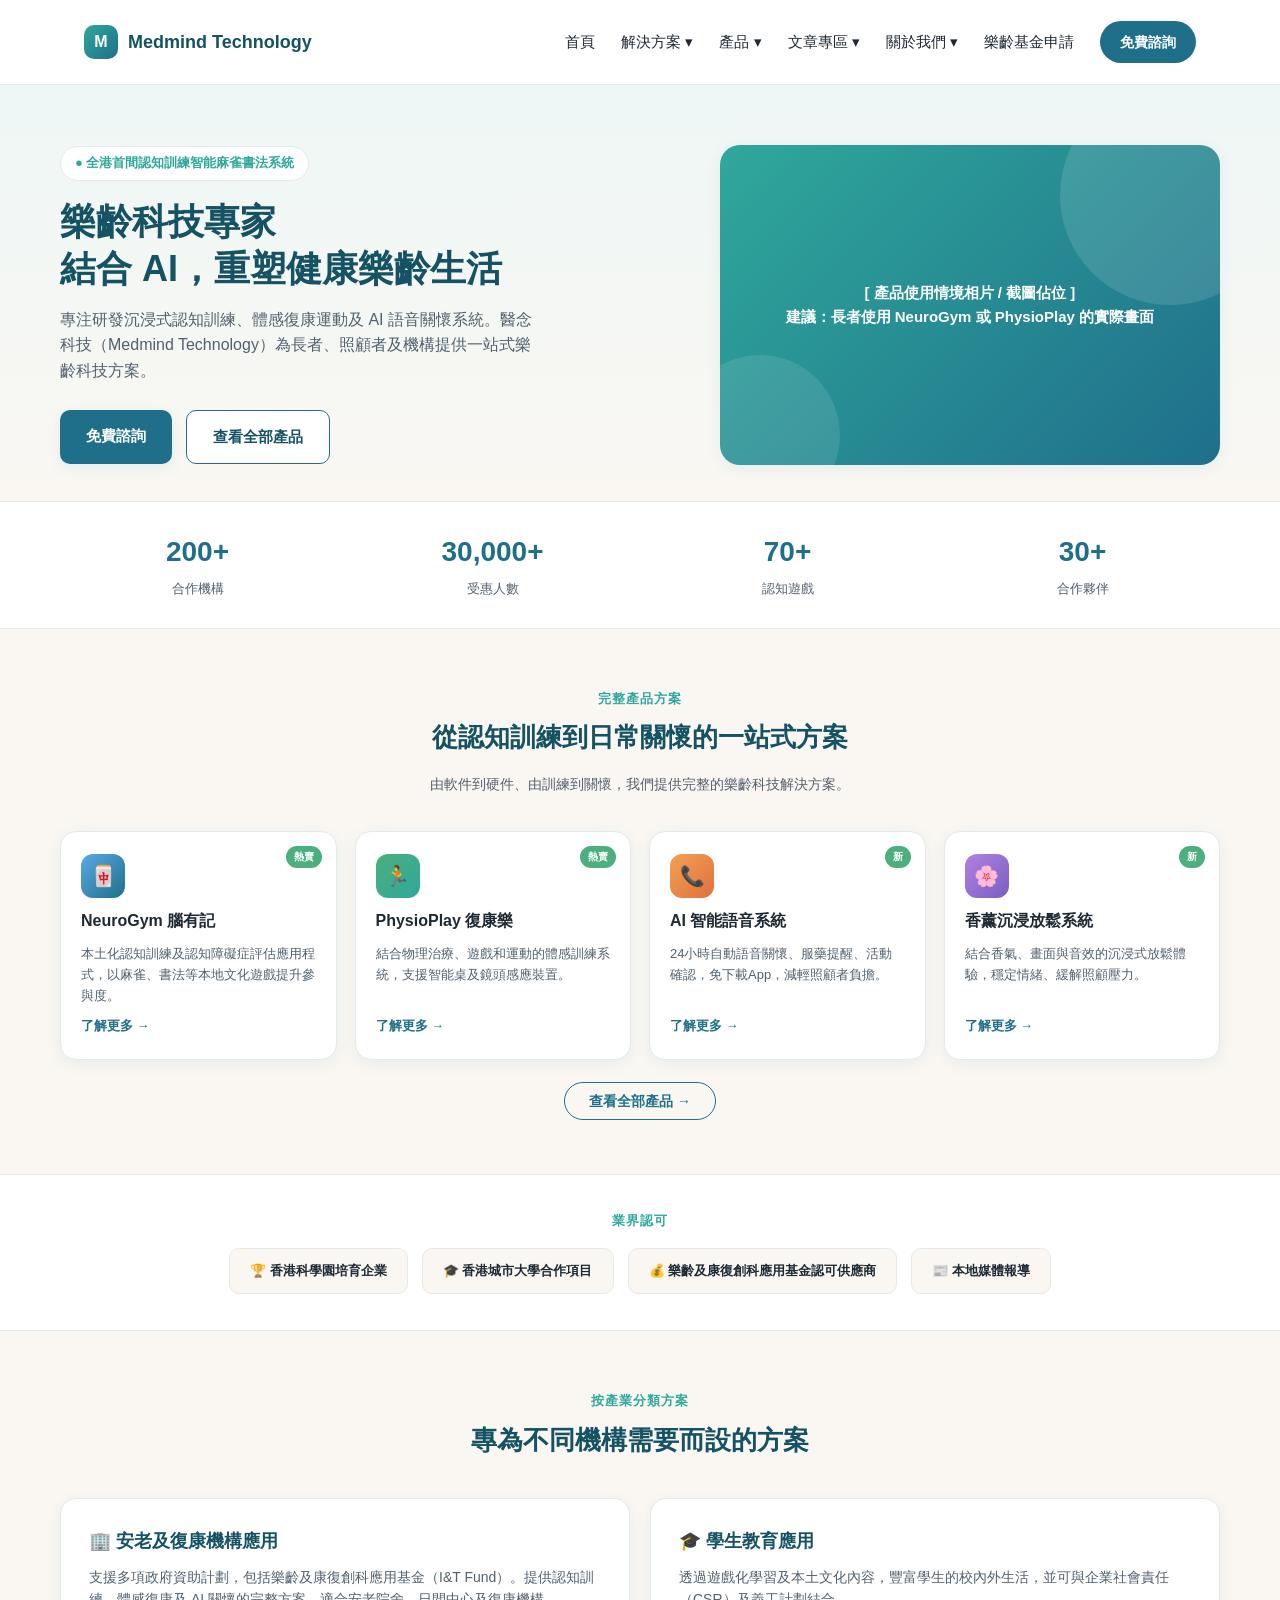
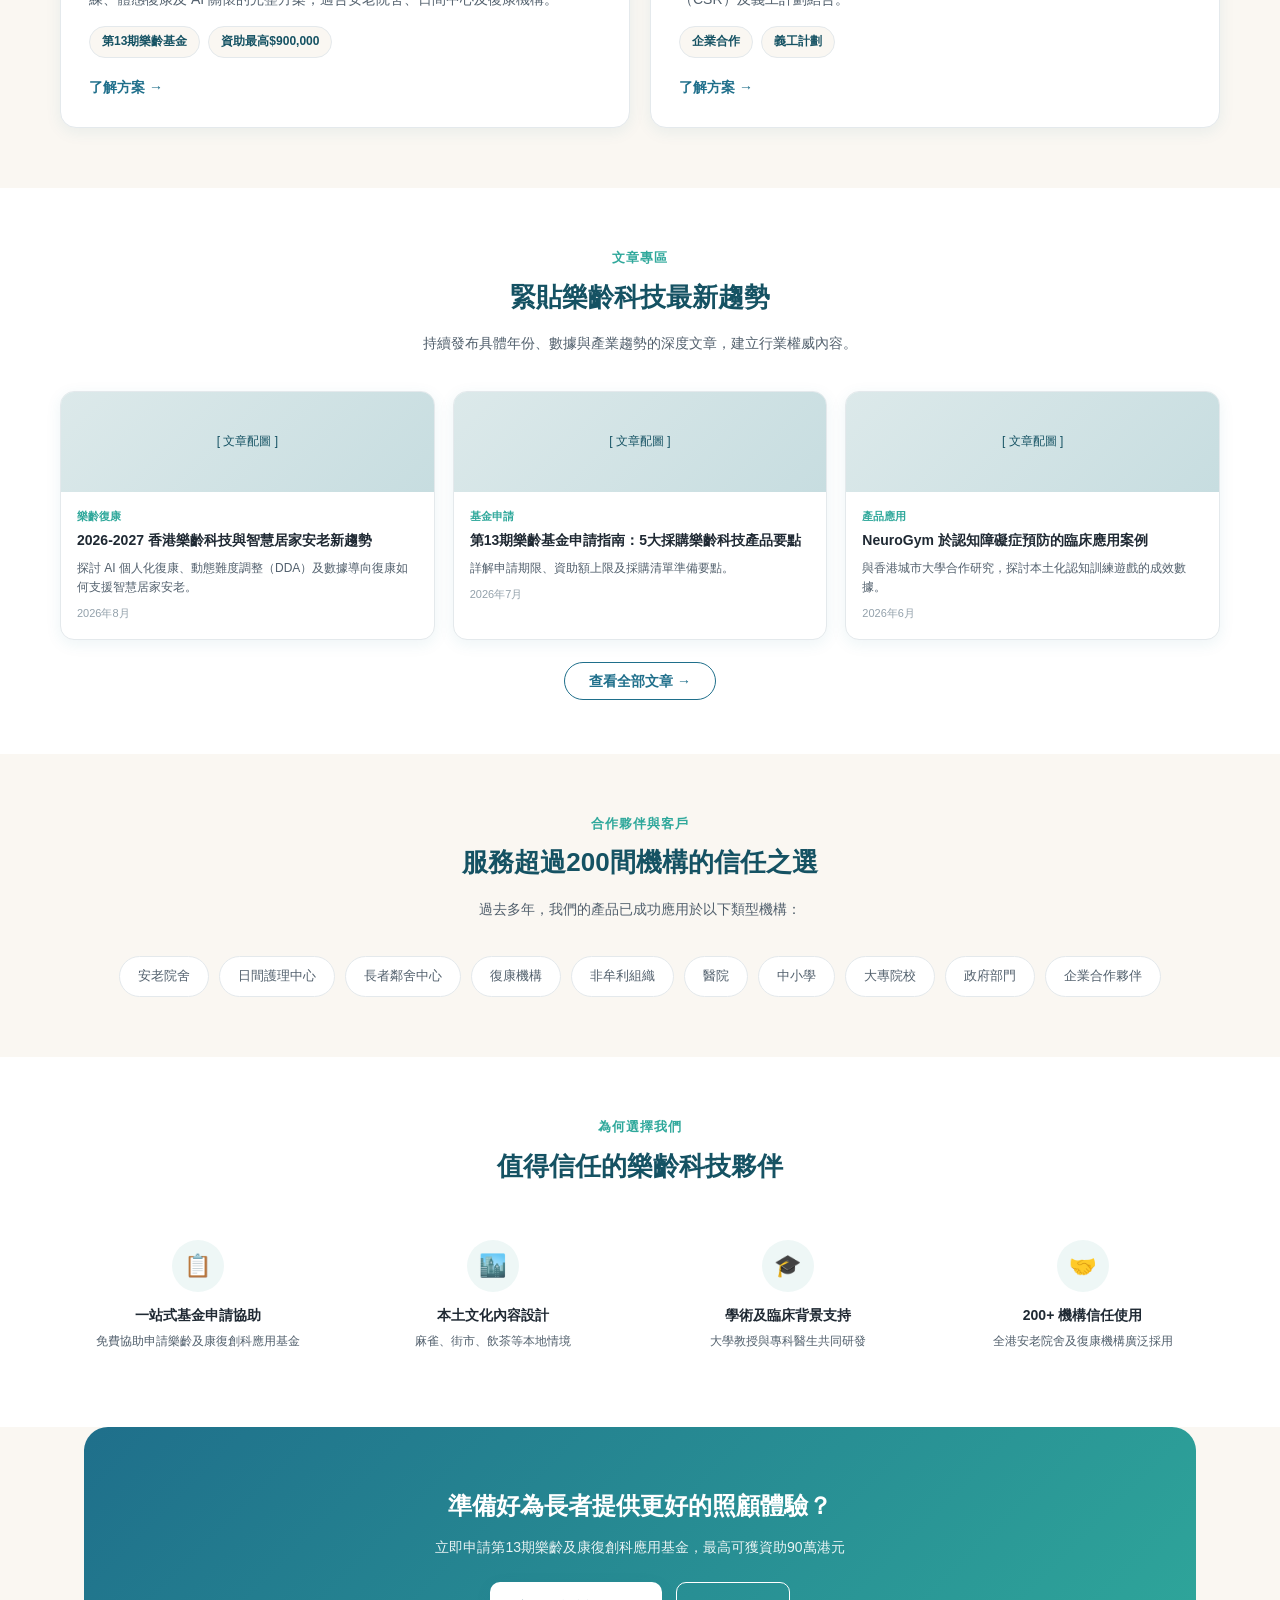
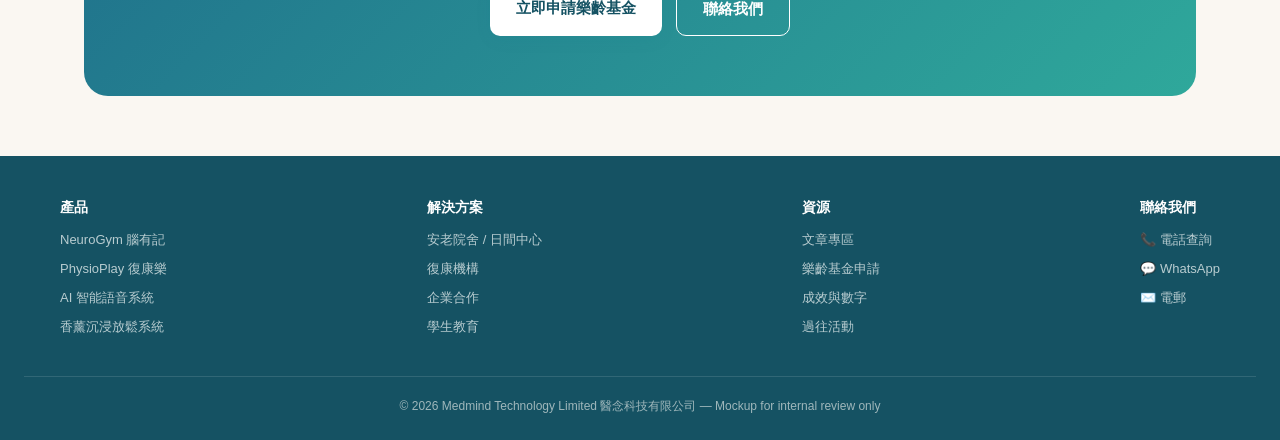
==== commit 1a4f0693: "fix the wording" ====
--- a/index.html
+++ b/index.html
@@ -20,7 +20,7 @@
       <div>
         <span class="badge">● 全港首間認知訓練智能麻雀書法系統</span>
         <h1>樂齡科技專家<br>結合 AI，重塑健康樂齡生活</h1>
-        <p class="sub">專注研發沉浸式認知訓練、體感復康運動及 AI 語音關懷系統。醍念科技（Medmind Technology）為長者、照顧者及機構提供一站式樂齡科技方案。</p>
+        <p class="sub">專注研發沉浸式認知訓練、體感復康運動及 AI 語音關懷系統。醫念科技（Medmind Technology）為長者、照顧者及機構提供一站式樂齡科技方案。</p>
         <div class="hero-ctas">
           <a href="#" class="btn-primary">免費諮詢</a>
           <a href="solutions.html" class="btn-secondary">查看全部產品</a>
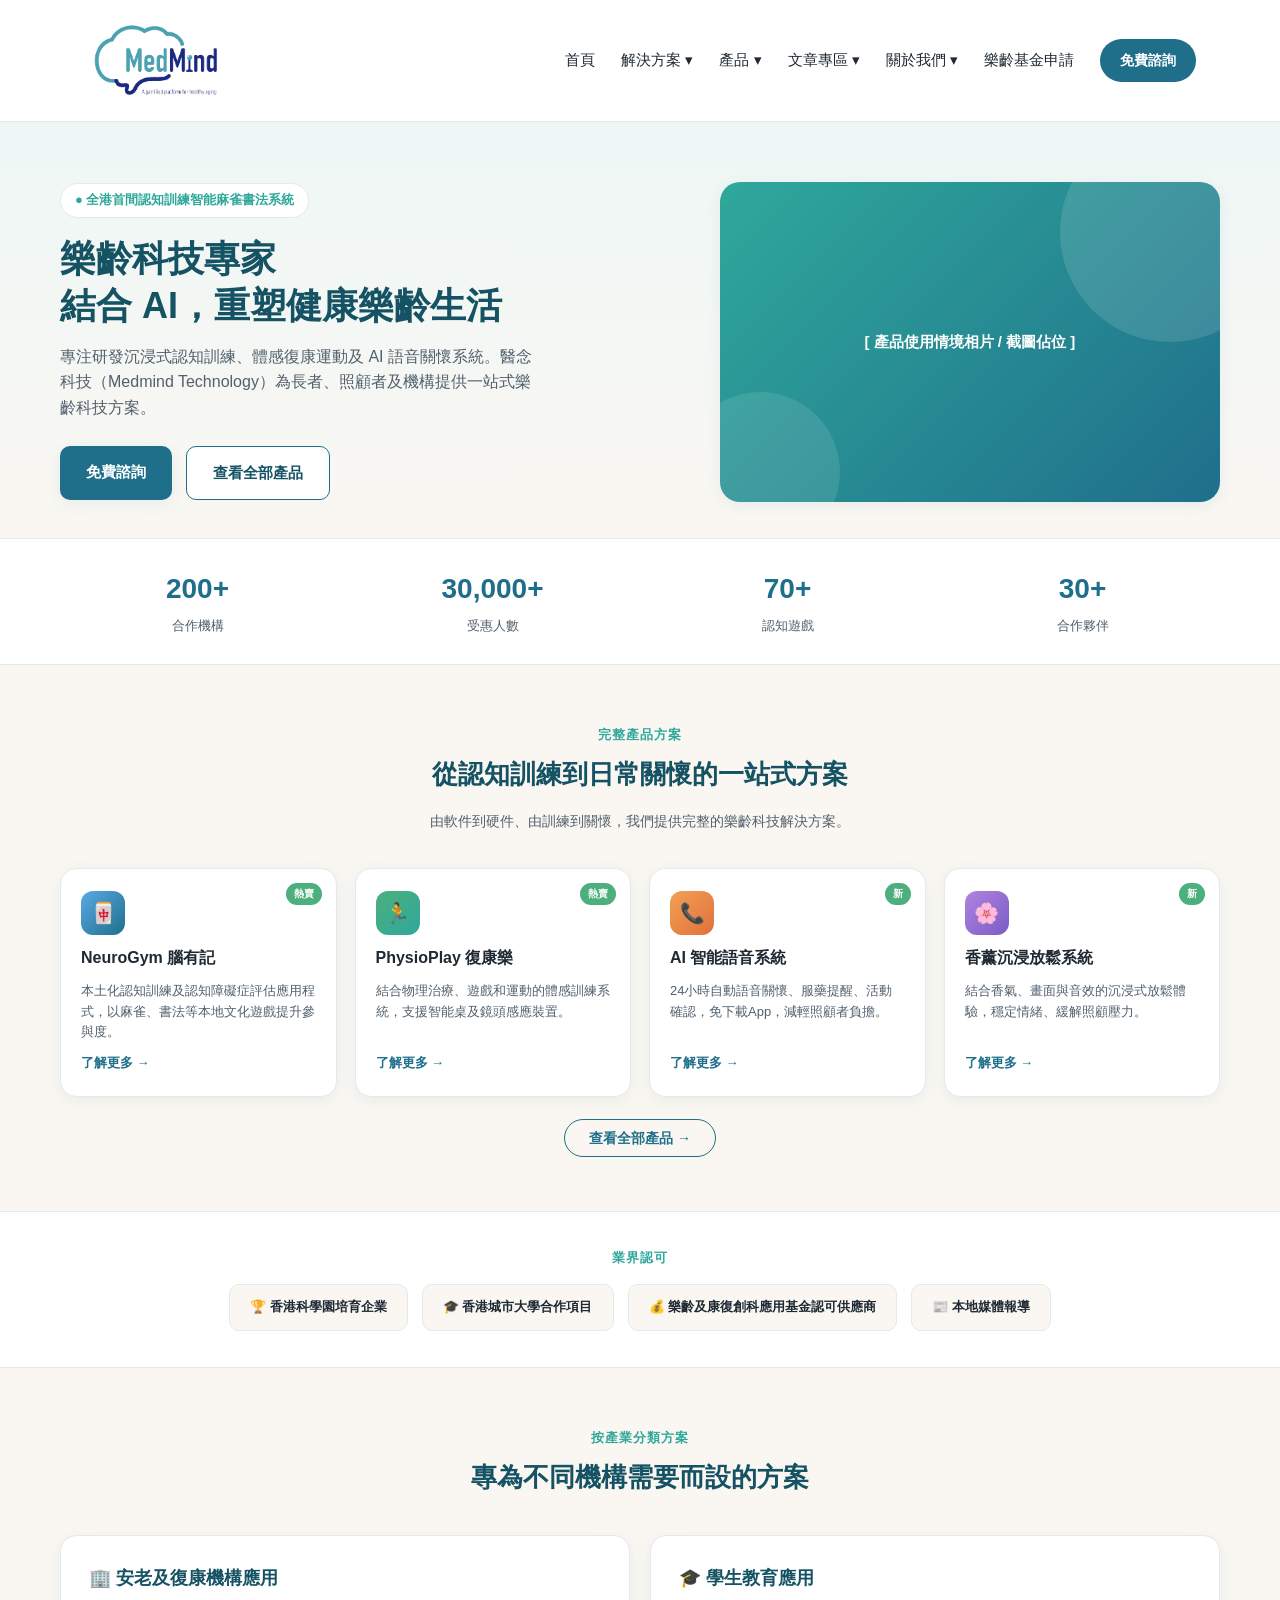
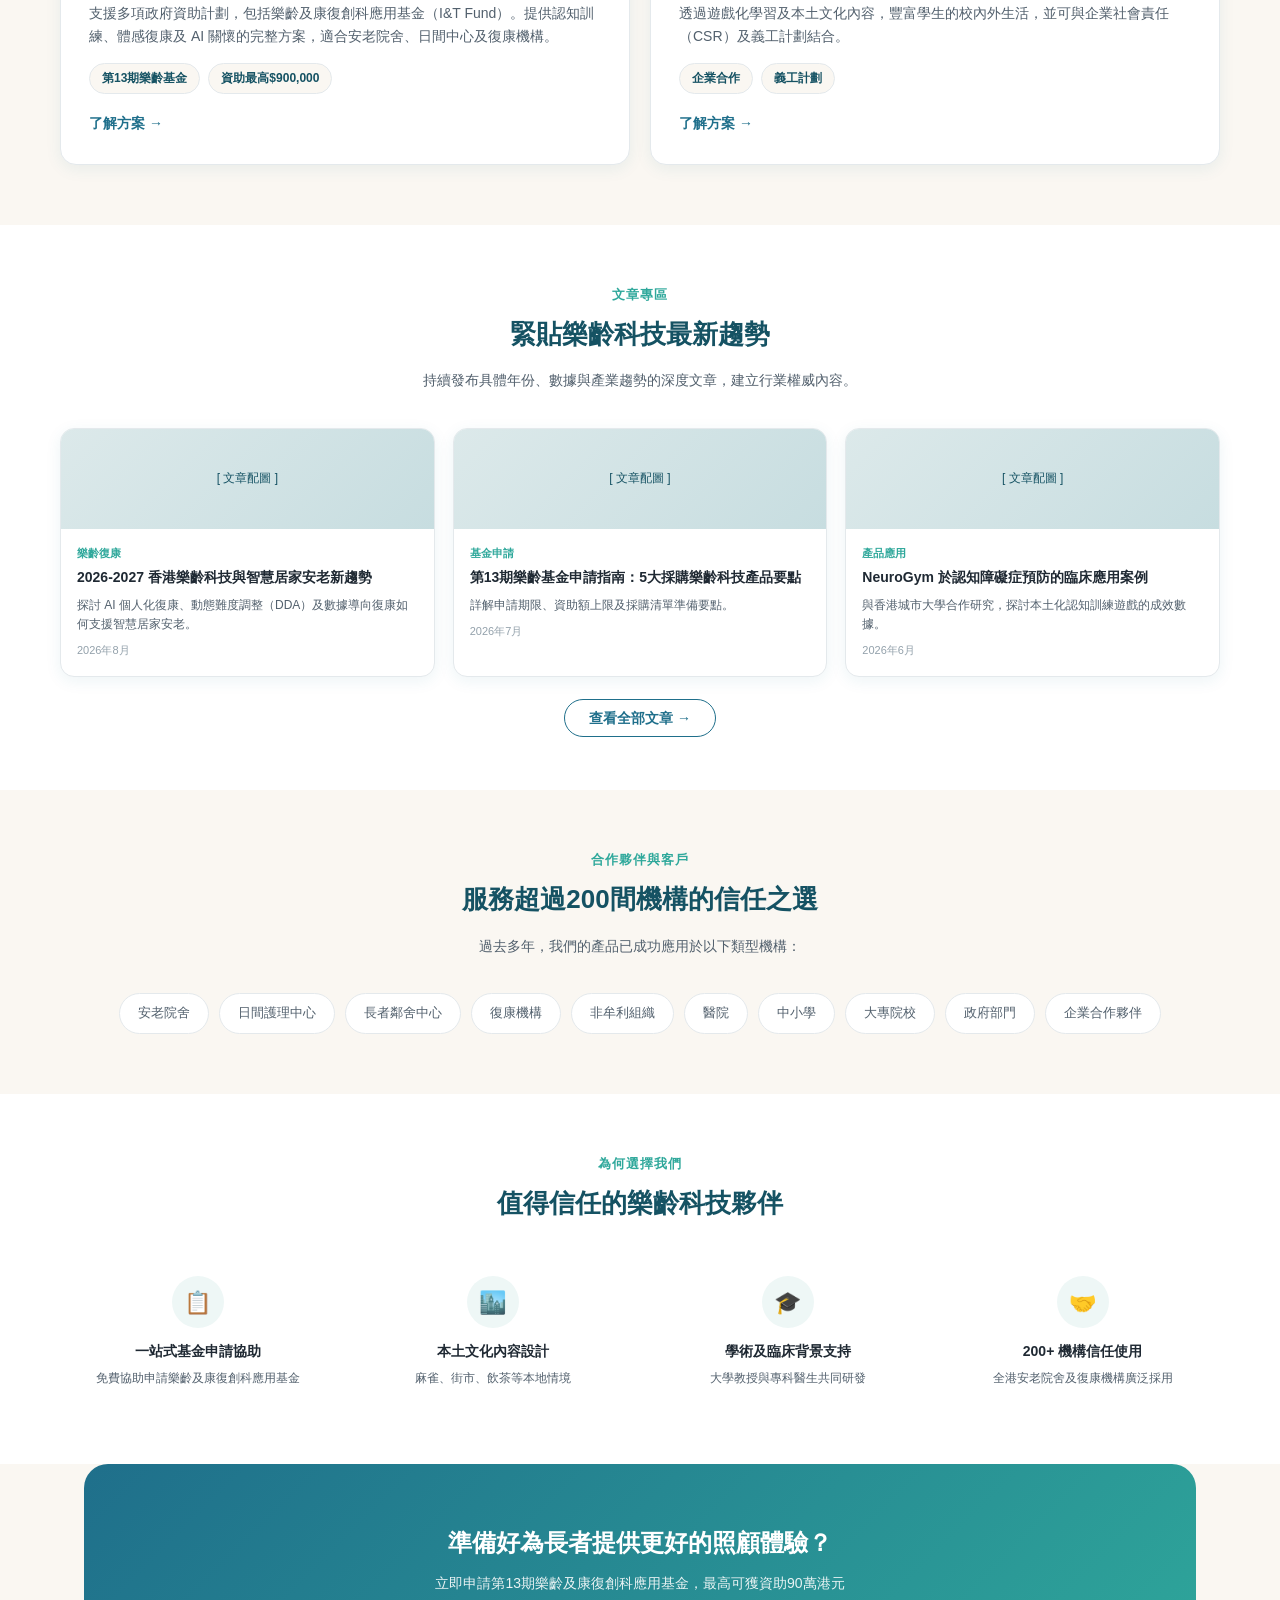
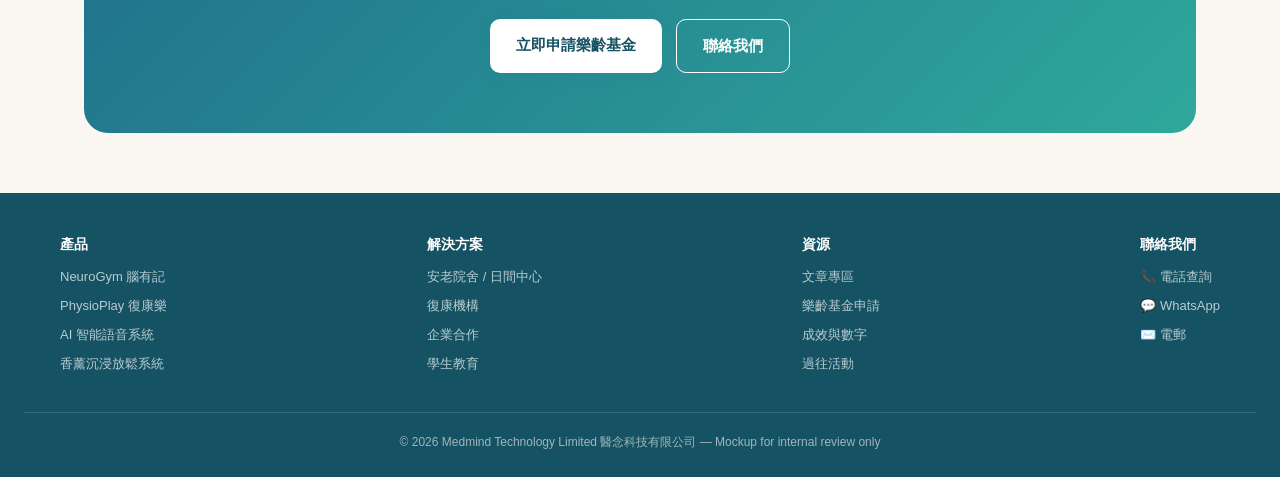
==== commit e77d4ef7: "add the logo and fix the wording" ====
--- a/index.html
+++ b/index.html
@@ -4,7 +4,7 @@
   <meta charset="UTF-8">
   <meta name="viewport" content="width=device-width, initial-scale=1.0">
   <title>Medmind Technology — website Mockup</title>
-
+  <link rel="icon" href="assets/image.png" type="image/x-icon">
   <link rel="stylesheet" href="css/main.css">
   <link rel="stylesheet" href="css/navbar.css">
   <link rel="stylesheet" href="css/hero.css">
@@ -26,7 +26,7 @@
           <a href="solutions.html" class="btn-secondary">查看全部產品</a>
         </div>
       </div>
-      <div class="hero-visual"><span>[ 產品使用情境相片 / 截圖佔位 ]<br>建議：長者使用 NeuroGym 或 PhysioPlay 的實際畫面</span></div>
+      <div class="hero-visual"><span>[ 產品使用情境相片 / 截圖佔位 ]</div>
     </div>
   </section>
 
--- a/css/navbar.css
+++ b/css/navbar.css
@@ -12,6 +12,11 @@
 .nav-item { position: relative; font-size: 15px; font-weight: 500; color: var(--text-dark); cursor: pointer; padding: 16px 0; }
 .nav-item:hover, .nav-item.open { color: var(--brand-blue); }
 .nav-cta { background: var(--brand-blue); color: #fff; padding: 10px 20px; border-radius: 999px; font-size: 14px; font-weight: 600; white-space: nowrap; }
+
+.logo-image {
+  max-width: 150px; /* Adjust the width as needed */
+  height: auto; /* Maintain aspect ratio */
+}
 
 /* SIMPLE DROPDOWN (產品 / 文章 / 關於我們) */
 .simple-dropdown { position: absolute; top: 100%; left: 50%; transform: translateX(-50%); background: #fff; border: 1px solid var(--border-soft); border-radius: 12px; box-shadow: var(--shadow); padding: 10px; min-width: 210px; display: none; flex-direction: column; gap: 2px; margin-top: 0; }
